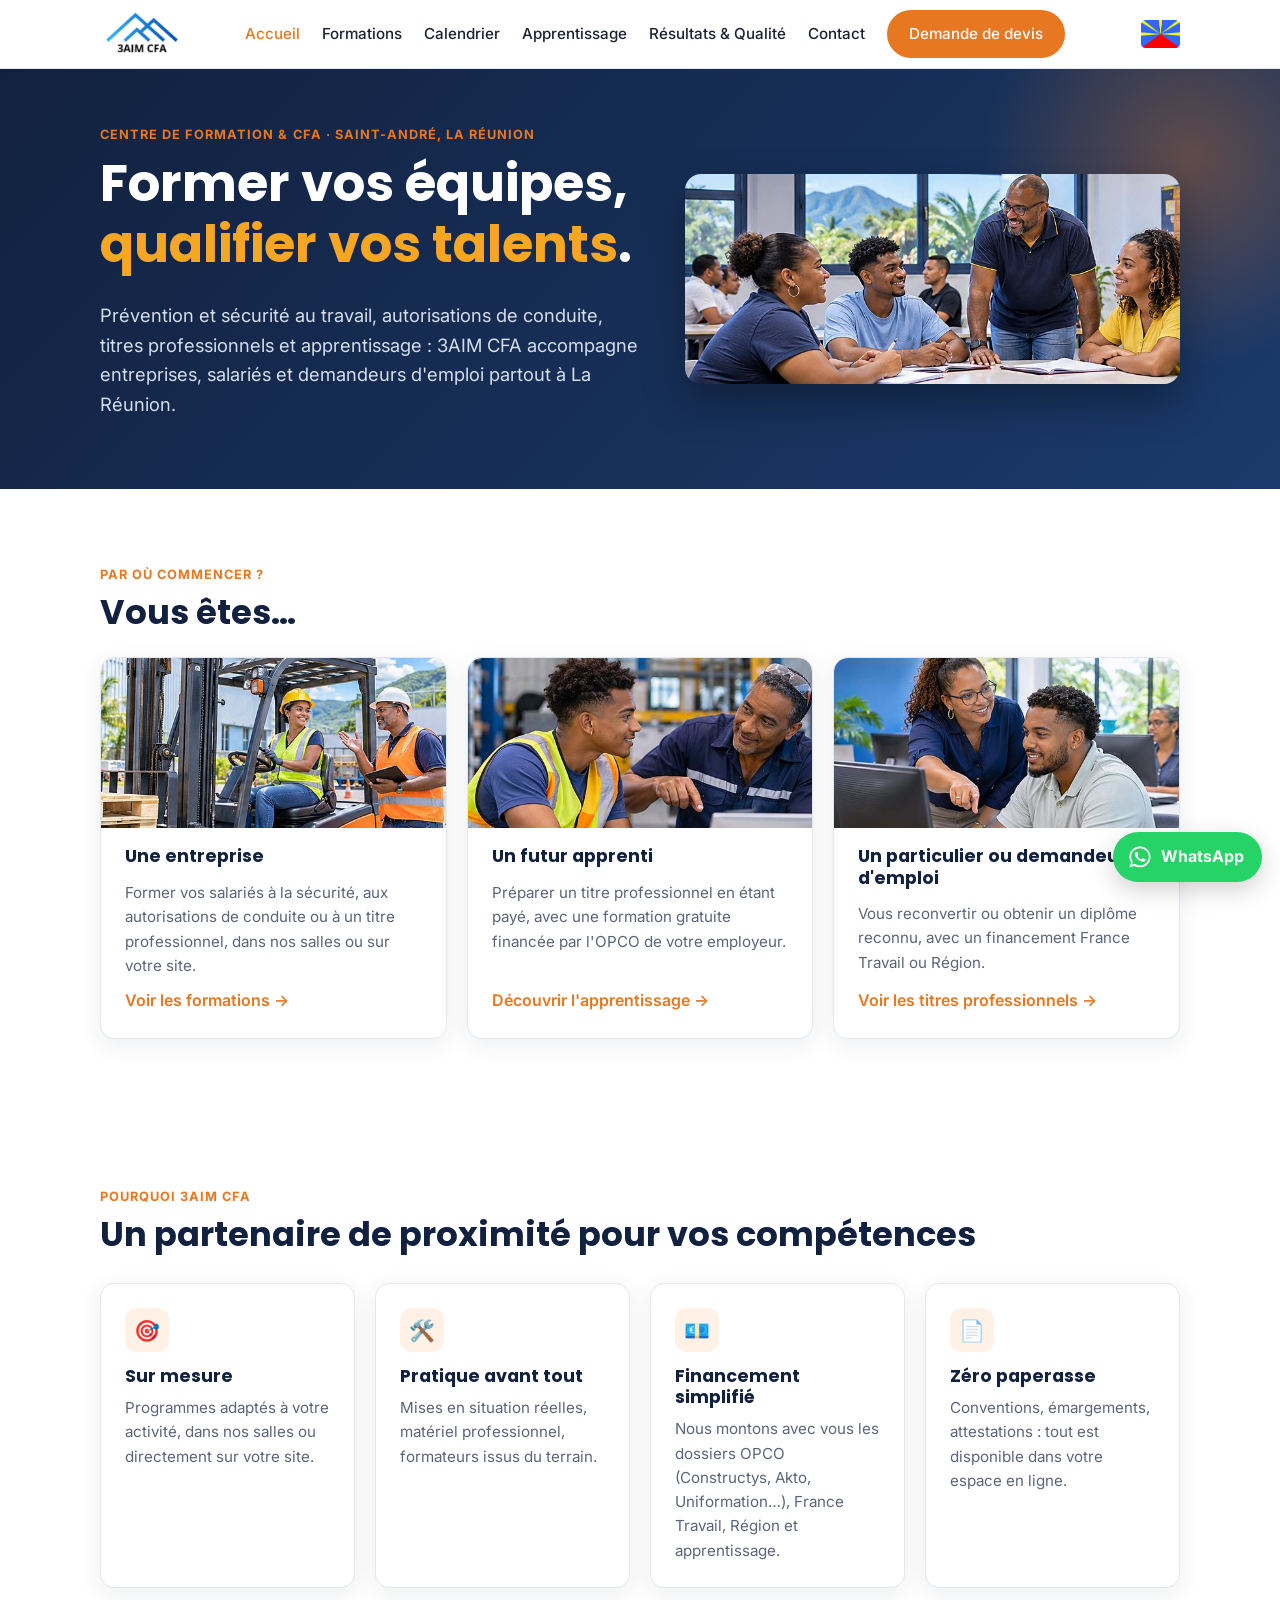
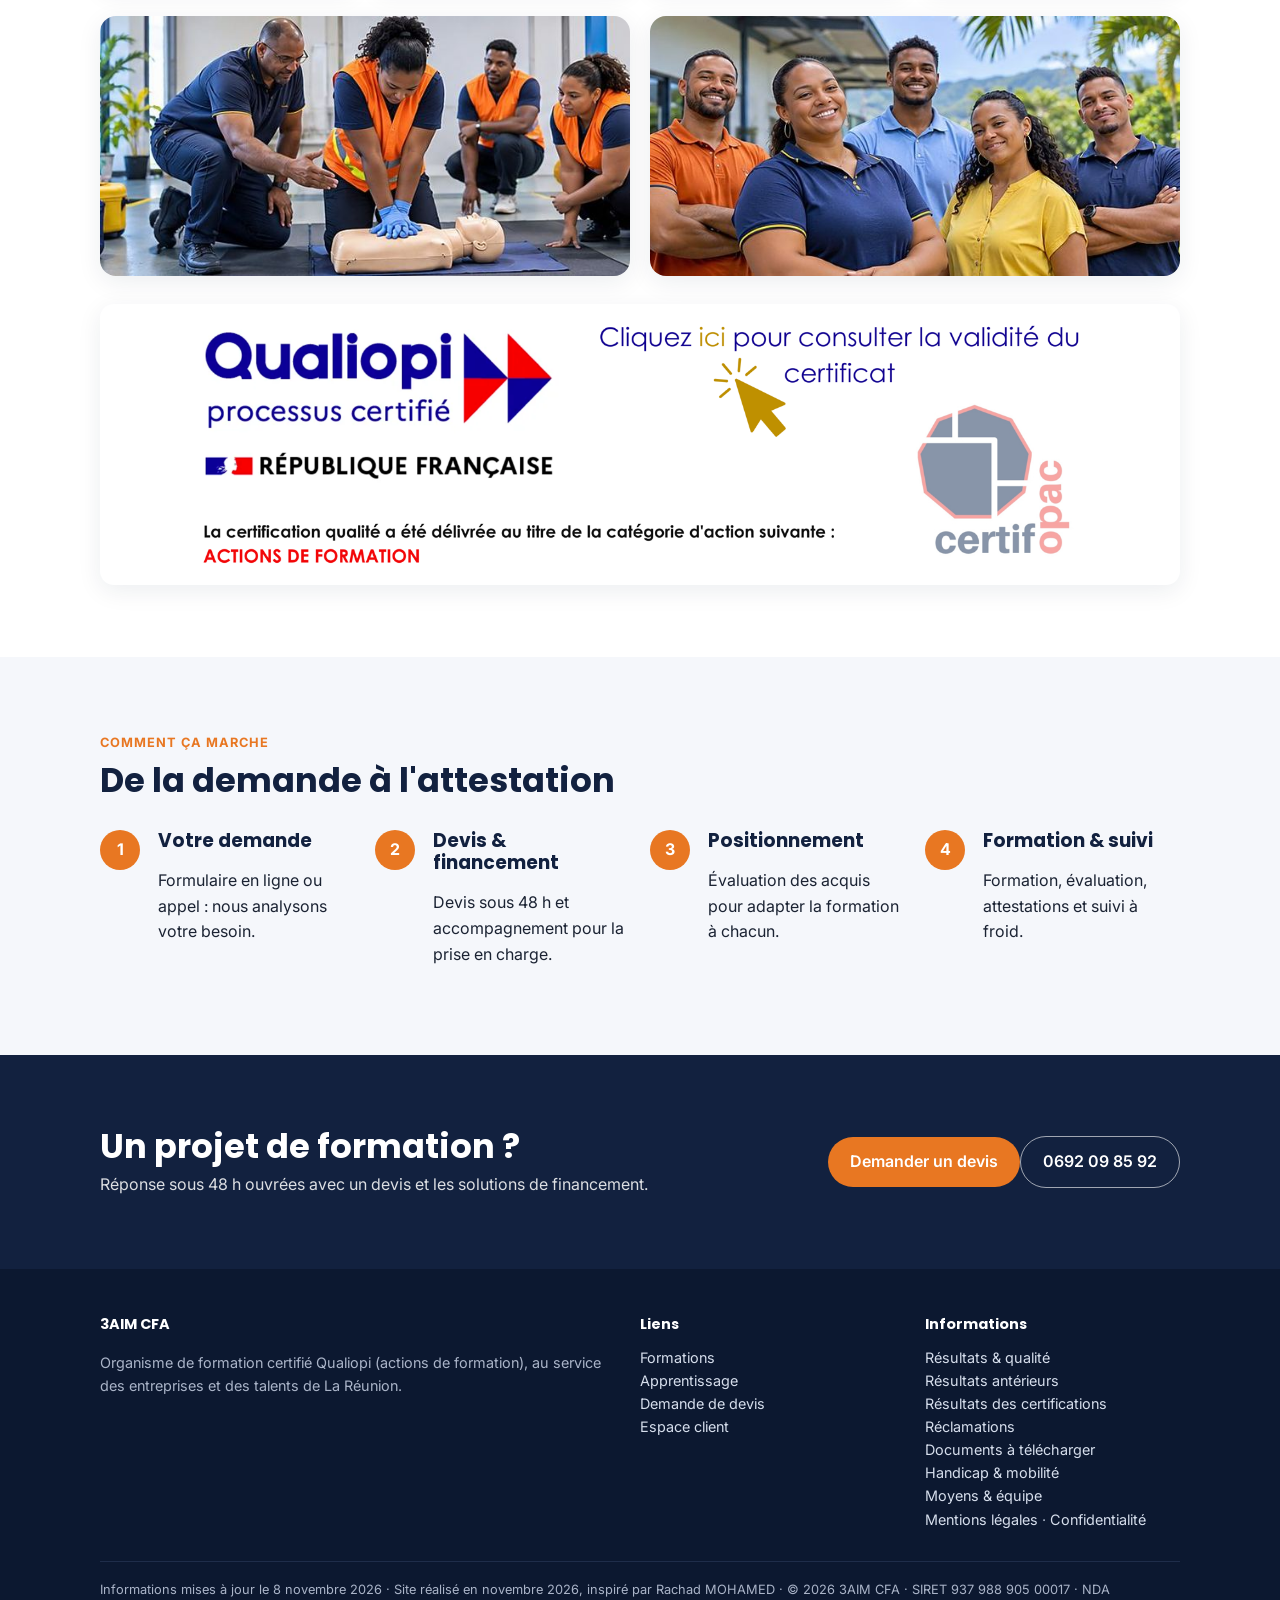
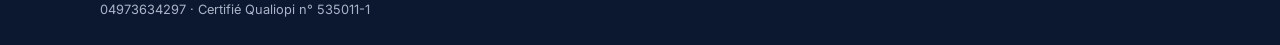
==== index.html @ 7d0a6c8a "Add files via upload" ====
<!doctype html>
<html lang="fr">
<head>
<meta charset="utf-8">
<meta name="viewport" content="width=device-width,initial-scale=1">
<title>3AIM CFA – Centre de formation & CFA à Saint-André, La Réunion</title>
<meta name="description" content="3AIM CFA, organisme de formation certifié Qualiopi (actions de formation) et CFA à Saint-André (La Réunion) : SST, PRAP, AIPR, autorisations de conduite, titres professionnels et apprentissage.">
<meta property="og:title" content="3AIM CFA – Centre de formation & CFA à La Réunion">
<meta property="og:description" content="Formations sécurité, autorisations de conduite, titres professionnels et apprentissage. Organisme certifié Qualiopi (actions de formation).">
<link rel="icon" type="image/png" href="[data-uri]">
<link rel="apple-touch-icon" href="[data-uri]">
<link rel="preconnect" href="https://fonts.googleapis.com">
<link href="https://fonts.googleapis.com/css2?family=Inter:wght@400;500;600;700&family=Poppins:wght@600;700;800&display=swap" rel="stylesheet">
<link rel="stylesheet" href="style.css">
<style>
section.pg{padding:0 0 72px;background:linear-gradient(180deg,#f3f6fb 0%,#e9eff8 100%)}
section.pg-c{padding-top:48px}
section.pg-hero{padding:0}
.ph{background:linear-gradient(135deg,var(--navy) 0%,var(--navy-2) 100%);color:#fff;padding:58px 0 66px;margin-bottom:40px;position:relative;overflow:hidden}
section.pg-hero .ph{margin-bottom:0}
.ph::after{content:"";position:absolute;right:-110px;top:-130px;width:380px;height:380px;border-radius:50%;background:radial-gradient(circle,rgba(232,119,34,.38) 0%,rgba(232,119,34,0) 70%)}
.ph::before{content:"";position:absolute;left:-80px;bottom:-140px;width:300px;height:300px;border-radius:50%;background:radial-gradient(circle,rgba(255,255,255,.10) 0%,rgba(255,255,255,0) 70%)}
.ph .wrap{position:relative;z-index:1}
.ph h2{color:#fff}.ph .eyebrow{color:var(--orange-2)}.ph p,.ph .lead{color:#d7dfec}.ph p a{color:#ffd29b}
.ph-cta{margin-top:18px;display:flex;flex-wrap:wrap;gap:10px}
section.pg .kpi,section.pg .tbl-wrap,section.pg .tp-note,section.pg .card,section.pg #res-live>div,section.pg .cal-list>*,section.pg-c .grid>div,section.pg form{background:#fff;border-radius:14px;box-shadow:0 8px 26px rgba(18,33,63,.08);border:1px solid #e6ebf3}
section.pg-c .grid>div{padding:26px}
section.pg .tp-note{padding:16px 20px}
section.pg2{background:linear-gradient(180deg,#e9eff8 0%,#f3f6fb 100%)}
section.pg2 .card,section.pg .access-box{background:#fff;border-radius:14px;box-shadow:0 8px 26px rgba(18,33,63,.08);border:1px solid #e6ebf3}
.band.band-ph{background:transparent;padding:0;border-radius:0}
.ph .band .stat{background:rgba(255,255,255,.08);border-radius:14px}
.ph,.hero{height:420px;padding:0!important;display:flex;align-items:center;box-sizing:border-box}
.ph>.wrap,.hero>.wrap{width:100%}
.ph{margin-bottom:40px}
@media(max-width:700px){.ph,.hero{height:auto;padding:44px 0!important}}
#contact.soft{background:linear-gradient(180deg,#e9eff8 0%,#f7f9fc 100%)}
@media(max-width:700px){.ph{padding:40px 0 46px}}
.cand-btn{display:inline-block;margin:8px 0 4px}.cal-tp{display:block;font-size:13px;opacity:.8;margin-top:6px}</style>
</head>
<body>

<header>
  <div class="wrap nav">
    <a class="logo" href="#accueil" aria-label="3AIM CFA – accueil"><img class="logo-img" src="[data-uri]" alt="3AIM CFA" width="196" height="120"></a>
    <nav class="menu">
      <a href="#accueil">Accueil</a>
      <a href="#formations">Formations</a>
      <a href="#calendrier">Calendrier</a>
      <a href="#apprentissage">Apprentissage</a>
      <a href="#qualite">Résultats & Qualité</a>
      <a href="#nous-contacter">Contact</a>
      <a class="btn" href="#demande">Demande de devis</a>
    </nav>
    <button class="burger" aria-label="Ouvrir le menu">☰</button>
    <img class="flag" src="[data-uri]" alt="Drapeau de La Réunion" title="La Réunion" width="89" height="64">
  </div>
</header>

<section class="hero" data-page="accueil">
  <div class="wrap hero-grid">
   <div>
    <span class="eyebrow">Centre de formation & CFA · Saint-André, La Réunion</span>
    <h1>Former vos équipes, <span>qualifier vos talents</span>.</h1>
    <p>Prévention et sécurité au travail, autorisations de conduite, titres professionnels et apprentissage : 3AIM CFA accompagne entreprises, salariés et demandeurs d'emploi partout à La Réunion.</p>
   </div>
   <img class="hero-img" src="[data-uri]" alt="Formateur échangeant avec un groupe de stagiaires en salle de formation" width="757" height="320">
  </div>
</section>

<section class="portes" data-page="accueil">
  <div class="wrap">
    <span class="eyebrow">Par où commencer ?</span>
    <h2>Vous êtes…</h2>
    <div class="grid g3" style="margin-top:24px">
      <a class="card porte" href="#formations" data-filtre="securite"><img class="porte-img" src="[data-uri]" alt="Formation à la conduite de chariot élévateur" width="600" height="261" loading="lazy"><h3>Une entreprise</h3><p>Former vos salariés à la sécurité, aux autorisations de conduite ou à un titre professionnel, dans nos salles ou sur votre site.</p><span class="go">Voir les formations →</span></a>
      <a class="card porte" href="#apprentissage"><img class="porte-img" src="[data-uri]" alt="Apprenti accompagné par son tuteur en atelier" width="600" height="261" loading="lazy"><h3>Un futur apprenti</h3><p>Préparer un titre professionnel en étant payé, avec une formation gratuite financée par l'OPCO de votre employeur.</p><span class="go">Découvrir l'apprentissage →</span></a>
      <a class="card porte" href="#formations" data-filtre="tp"><img class="porte-img" src="[data-uri]" alt="Formatrice accompagnant un stagiaire sur ordinateur" width="600" height="260" loading="lazy"><h3>Un particulier ou demandeur d'emploi</h3><p>Vous reconvertir ou obtenir un diplôme reconnu, avec un financement France Travail ou Région.</p><span class="go">Voir les titres professionnels →</span></a>
    </div>
  </div>
</section>

<section data-page="accueil">
  <div class="wrap">
    <span class="eyebrow">Pourquoi 3AIM CFA</span>
    <h2>Un partenaire de proximité pour vos compétences</h2>
    <div class="grid g4" style="margin-top:28px">
      <div class="card"><div class="icon">🎯</div><h3>Sur mesure</h3><p>Programmes adaptés à votre activité, dans nos salles ou directement sur votre site.</p></div>
      <div class="card"><div class="icon">🛠️</div><h3>Pratique avant tout</h3><p>Mises en situation réelles, matériel professionnel, formateurs issus du terrain.</p></div>
      <div class="card"><div class="icon">💶</div><h3>Financement simplifié</h3><p>Nous montons avec vous les dossiers OPCO (Constructys, Akto, Uniformation…), France Travail, Région et apprentissage.</p></div>
      <div class="card"><div class="icon">📄</div><h3>Zéro paperasse</h3><p>Conventions, émargements, attestations : tout est disponible dans votre espace en ligne.</p></div>
    </div>
    <div class="photo-duo">
      <img src="[data-uri]" alt="Exercice de gestes de premiers secours sur mannequin" width="720" height="306" loading="lazy">
      <img src="[data-uri]" alt="Équipe de stagiaires et de formateurs" width="720" height="324" loading="lazy">
    </div>
    <a class="qbanner" href="https://drive.google.com/file/d/1KRCLfm2cR58u3-cPsYJyE75qorBFBVvh/view" target="_blank" rel="noopener" title="Consulter le certificat Qualiopi de 3AIM CFA"><img src="images/qualiopi-certifopac.png" alt="Qualiopi, processus certifié – République française. La certification qualité a été délivrée au titre de la catégorie d'action suivante : actions de formation. Organisme certificateur : Certifopac. Cliquez pour consulter le certificat." loading="lazy"></a>
  </div>
</section>

<section id="formations" class="pg" data-page="formations">
  <div class="ph"><div class="wrap">
    <span class="eyebrow">Catalogue</span>
    <h2>Nos formations</h2>
    <p class="lead">Toutes nos formations sont réalisables en inter ou en intra-entreprise, partout à La Réunion.</p>
    <p style="margin:14px 0 4px"><a class="btn" href="documents/Catalogue_formations_3AIM_CFA.pdf" target="_blank" rel="noopener" download>⬇ Télécharger le catalogue complet (PDF)</a></p>
  </div></div>
  <div class="wrap">
    <p class="lead" style="max-width:none;margin-bottom:22px">La durée, les objectifs, les prérequis, les méthodes et les modalités d'évaluation figurent dans le programme de chaque formation, téléchargeable ci-dessous ou envoyé sur simple demande. Les dates sont dans le <a href="#calendrier">calendrier</a> . Le tarif par participant est indiqué sur chaque formation ; un devis précis est établi selon le nombre de participants et le lieu. Tous nos tarifs sont indiqués hors taxe : 3AIM CFA est exonéré de TVA au titre de la formation professionnelle continue (article 261-4-4° a du CGI), aucune TVA ne s'y ajoute.</p>
    <div class="filters">
      <button class="chip active" data-f="all">Toutes</button>
      <button class="chip" data-f="securite">Prévention & sécurité</button>
      <button class="chip" data-f="ergonomie">Ergonomie</button>
      <button class="chip" data-f="incendie">Incendie</button>
      <button class="chip" data-f="conduite">Autorisations de conduite</button>
      <button class="chip" data-f="tp">Titres professionnels</button>
    </div>
    <div class="grid g3" id="formations-grid"></div>
    <div class="access-box">
      <h3>Modalités et délai d'accès – toutes formations</h3>
      <p><b>Modalités d'accès :</b> inscription par l'entreprise, le financeur ou le stagiaire via le <a href="#demande">formulaire en ligne</a>, par mail (contact@3aim.fr) ou par téléphone (0692 09 85 92). Un devis et le programme sont envoyés ; l'inscription est confirmée à réception du devis signé ou de l'accord de prise en charge. Un questionnaire de positionnement est transmis avant l'entrée en formation.</p>
      <p><b>Délai d'accès :</b> 1 mois en moyenne entre la demande et le début de la formation, variable selon les dates de session, les places disponibles et le délai de prise en charge du financeur. La date prévisionnelle est communiquée dès validation de la demande.</p>
      <p><b>Accessibilité :</b> formations accessibles aux personnes en situation de handicap – contactez notre référent handicap, Rachad MOHAMED (0692 09 85 92), pour étudier ensemble les adaptations possibles.</p>
    </div>
  </div>
</section>

<section id="calendrier" data-page="calendrier" class="pg">
  <div class="ph"><div class="wrap">
    <span class="eyebrow">Prochaines sessions</span>
    <h2>Calendrier des formations</h2>
    <p class="cal-intro">Les sessions ouvertes à Saint-André, mises à jour en continu. Une autre date ou une formation dans vos locaux ? <a href="#demande">Demandez un devis</a>.</p>
  </div></div>
  <div class="wrap">
    <div class="cal-f" id="cal-f" aria-label="Filtrer par formation"></div>
    <div id="cal-list" class="cal-list"><p class="cal-msg">Chargement des sessions…</p></div>
    <p class="cal-maj" id="cal-maj"></p>
  </div>
</section>
<style>
.cal-intro{color:var(--muted);max-width:720px}
.cal-f{display:flex;flex-wrap:wrap;gap:8px;margin:18px 0 6px}
.cal-f button{border:1px solid var(--line);background:#fff;border-radius:999px;padding:6px 14px;font:inherit;font-size:.9rem;cursor:pointer;color:var(--ink)}
.cal-f button[aria-pressed="true"]{background:var(--navy);border-color:var(--navy);color:#fff}
.cal-list{display:flex;flex-direction:column;gap:12px;margin-top:14px}
.cal-m{font-family:"Poppins","Inter",sans-serif;font-weight:700;color:var(--navy);text-transform:capitalize;margin:14px 0 0}
.cal-c{display:grid;grid-template-columns:72px 1fr auto;gap:8px 18px;align-items:center;background:#fff;border:1px solid var(--line);border-radius:var(--radius);padding:14px 16px;box-shadow:var(--shadow)}
.cal-d{text-align:center;border-radius:10px;background:#FDEBDC;padding:8px 4px;box-shadow:inset 0 -4px 0 var(--orange)}
.cal-d b{display:block;font-family:"Poppins","Inter",sans-serif;font-size:1.6rem;line-height:1;color:var(--navy)}
.cal-d span{font-size:.75rem;text-transform:uppercase;letter-spacing:.05em;color:var(--muted);font-weight:600}
.cal-i{min-width:0}.cal-i h3{font-size:1.05rem;margin:0}
.cal-w{color:var(--muted);font-size:.92rem}
.cal-p{font-size:.88rem;font-weight:600;color:#1E7A4C}.cal-p.low{color:#B4500F}.cal-p.full{color:var(--muted)}
.cal-a{display:flex;flex-direction:column;gap:6px;min-width:160px}
.cal-a .btn{text-align:center}
.cal-a .btn.ghost{background:#fff!important;color:var(--navy)!important;border:1px solid var(--line)!important;box-shadow:none!important}
.cal-msg{color:var(--muted);background:#fff;border:1px dashed var(--line);border-radius:var(--radius);padding:24px;text-align:center}
.cal-maj{font-size:.8rem;color:var(--muted);margin-top:10px}
@media (max-width:640px){.cal-c{grid-template-columns:58px 1fr}.cal-a{grid-column:1/-1;flex-direction:row}.cal-a .btn{flex:1}}
.centre-photo{display:block;width:100%;height:auto;border-radius:var(--radius);box-shadow:0 6px 20px rgba(18,33,63,.12);margin-bottom:16px}.tp-info{margin-bottom:10px}
.hero-grid{display:grid;grid-template-columns:minmax(0,1.1fr) minmax(0,1fr);gap:40px;align-items:center}
.hero-img{width:100%;height:auto;border-radius:16px;box-shadow:0 18px 40px rgba(0,0,0,.35);position:relative;z-index:1}
.porte{overflow:hidden}
.porte-img{display:block;width:calc(100% + 48px);max-width:none;height:170px;object-fit:cover;margin:-24px -24px 18px;border-radius:var(--radius) var(--radius) 0 0}
.photo-duo{display:grid;grid-template-columns:repeat(2,minmax(0,1fr));gap:20px;margin-top:28px}
.photo-duo img{width:100%;height:260px;object-fit:cover;border-radius:16px;box-shadow:var(--shadow)}
@media (max-width:900px){.hero-grid{grid-template-columns:minmax(0,1fr)}.photo-duo{grid-template-columns:minmax(0,1fr)}.photo-duo img{height:220px}}
.formation{overflow:hidden}.f-img{display:block;width:calc(100% + 40px);max-width:none;height:auto;margin:-18px -20px 12px}
.logo-img{display:block;height:52px;width:auto}.flag{display:block;height:28px;width:auto;margin-left:16px;flex-shrink:0}@media (max-width:900px){.logo-img{height:44px}.flag{height:24px;margin-left:10px}.burger{margin-left:auto}}
.cert td{vertical-align:top;font-size:.9em}.cert ol.ccp{margin:0;padding-left:1.1em}.cert tr.hl td{background:rgba(232,119,34,.08)}.tp-note{border-left:4px solid #E87722;padding:10px 16px;margin:16px 0;background:rgba(232,119,34,.06);border-radius:6px}.tp-note p{margin:6px 0}.hint-s{font-size:.85em;opacity:.75;margin-top:10px}</style>
<script>
(function(){
  var API="https://script.google.com/macros/s/AKfycbzvDHiH-K_2A-6OOURXzBS1TFoKk2f2l53gyByWcNJ9qgaxssqEnTOeM1M7Ijnqo9ct/exec?api=calendrier";
  var L=document.getElementById("cal-list"),F=document.getElementById("cal-f"),M=document.getElementById("cal-maj"),ALL=[],OFF="";
  function esc(x){return String(x==null?"":x).replace(/[&<>"]/g,function(c){return{"&":"&amp;","<":"&lt;",">":"&gt;",'"':"&quot;"}[c]})}
  function P(s){var a=s.split("-");return new Date(+a[0],a[1]-1,+a[2])}
  function today(){var t=new Date();return new Date(t.getFullYear(),t.getMonth(),t.getDate())}
  function code(s){return s.code||s.f}
  function fdl(s){return P(s).toLocaleDateString("fr-FR")}
  function inscrire(s,type){var sel=document.getElementById("f-formation"),msg=document.getElementById("f-msg");
    if(sel){var b=String(s.f).toLowerCase(),o=[].slice.call(sel.options).filter(function(x){var a=x.text.toLowerCase();return x.value&&(a.indexOf(b.slice(0,12))>=0||b.indexOf(a.slice(0,12))>=0)})[0];if(o)sel.value=o.value}
    if(msg)msg.value=(type==="i"?"Inscription":"Demande de devis")+" – session « "+s.f+" » du "+fdl(s.d)+(s.e&&s.e!==s.d?" au "+fdl(s.e):"")+" ("+(s.lieu||"Saint-André")+").\nNombre de participants : ";
    window.goTo("demande");setTimeout(function(){if(msg)msg.focus()},500)}
  function card(s,i){var d=P(s.d),e=P(s.e||s.d),pl=+s.pl||0,rest=pl?Math.max(0,pl-(+s.ins||0)):null,full=s.st==="complet"||(pl&&rest===0);
    var o={weekday:"long",day:"numeric",month:"long"},when=s.d===(s.e||s.d)?d.toLocaleDateString("fr-FR",o):"Du "+d.toLocaleDateString("fr-FR",o)+" au "+e.toLocaleDateString("fr-FR",o);
    return '<article class="cal-c"><div class="cal-d"><b>'+d.getDate()+'</b><span>'+d.toLocaleDateString("fr-FR",{month:"short"})+'</span></div>'+
      '<div class="cal-i"><h3>'+esc(s.f)+'</h3><div class="cal-w">'+esc(when)+(s.j?' · '+s.j+' jour'+(s.j>1?'s':''):'')+(s.h?' · '+s.h+' h':'')+' · '+esc(s.lieu||"Saint-André")+'</div>'+
      '<div class="cal-p '+(full?"full":rest!=null&&rest<=3?"low":"")+'">'+(full?"Complet":rest==null?"Places disponibles":rest+" place"+(rest>1?"s":"")+" restante"+(rest>1?"s":""))+'</div></div>'+
      '<div class="cal-a">'+(s.tp?'<a class="btn" href="'+esc(s.lien||"#demande")+'" target="_blank" rel="noopener">Je candidate</a><span class="cal-tp">Formation financée · Région, France Travail</span>':(full?'<span class="btn ghost" aria-disabled="true">Complet</span>':'<a class="btn" href="#demande" data-i="'+i+'" data-t="i">S\'inscrire</a>')+'<a class="btn ghost" href="#demande" data-i="'+i+'" data-t="d">Demander un devis</a>')+'</div></article>'}
  function render(){var V=ALL.filter(function(s){return !OFF||code(s)===OFF}),codes=[];
    ALL.forEach(function(s){if(codes.indexOf(code(s))<0)codes.push(code(s))});
    F.innerHTML=codes.length>1?['<button type="button" data-c="" aria-pressed="'+(!OFF)+'">Toutes</button>'].concat(codes.map(function(c){return '<button type="button" data-c="'+esc(c)+'" aria-pressed="'+(OFF===c)+'">'+esc(c)+'</button>'})).join(""):"";
    if(!V.length){L.innerHTML='<p class="cal-msg">Aucune session programmée pour le moment. <a href="#demande">Demandez un devis</a> : nous organisons une session à la date qui vous convient.</p>';return}
    var h="",last="";V.forEach(function(s){var m=s.d.slice(0,7);if(m!==last){h+='<h3 class="cal-m">'+P(m+"-01").toLocaleDateString("fr-FR",{month:"long",year:"numeric"})+'</h3>';last=m}h+=card(s,ALL.indexOf(s))});L.innerHTML=h}
  F.addEventListener("click",function(e){var b=e.target.closest("button");if(b){OFF=b.getAttribute("data-c");render()}});
  L.addEventListener("click",function(e){var a=e.target.closest("[data-i]");if(!a)return;e.preventDefault();inscrire(ALL[+a.getAttribute("data-i")],a.getAttribute("data-t"))});
  fetch(API,{credentials:"omit",redirect:"follow"}).then(function(r){return r.json()}).then(function(d){
    if(!d||d.ok===false)throw new Error("indispo");window.RES_DATA=(d.sessions||[]).filter(function(x){return x&&x._res})[0]||null;if(window.resUpdated)window.resUpdated();d.sessions=(d.sessions||[]).filter(function(x){return x&&!x._res});
    var t=today();ALL=(d.sessions||[]).filter(function(s){return P(s.e||s.d)>=t}).sort(function(a,b){return a.d.localeCompare(b.d)});window.CAL_SESS=ALL;if(window.calUpdated)window.calUpdated();
    if(d.maj)M.textContent="Mis à jour le "+new Date(d.maj).toLocaleDateString("fr-FR",{day:"numeric",month:"long",year:"numeric"});render()
  }).catch(function(){window.RES_FAIL=true;if(window.resUpdated)window.resUpdated();L.innerHTML='<p class="cal-msg">Le calendrier est momentanément indisponible. Appelez-nous au 0692 09 85 92 ou <a href="#demande">faites une demande</a>.</p>'});
})();
</script>

<section id="apprentissage" class="pg" data-page="apprentissage">
  <div class="ph"><div class="wrap">
    <div class="band band-ph">
      <div>
        <span class="eyebrow">Apprentissage · inscriptions ouvertes</span>
        <h2>Nos titres professionnels en apprentissage</h2>
        <p>Se former gratuitement tout en étant rémunéré : une solution gagnante pour les jeunes comme pour les entreprises.</p>
        <a class="btn" href="#demande" style="margin-top:12px">Je m'inscris en apprentissage</a>
      </div>
      <div class="stats">
        <div class="stat"><b>0 €</b><span>pour l'apprenti</span></div>
        <div class="stat"><b>25 %</b><span>du contrat au CFA</span></div>
        <div class="stat"><b>OPCO</b><span>finance la formation</span></div>
        <div class="stat"><b>Diplôme</b><span>titre professionnel reconnu</span></div>
      </div>
    </div>
  </div></div>
  <div class="wrap">
    <p class="lead" style="max-width:none;margin-bottom:22px">Un contrat d'apprentissage pour se former gratuitement tout en étant rémunéré, et une solution de recrutement pour les entreprises. Tous les titres professionnels de notre catalogue sont ouverts en apprentissage : chaque carte propose sa fiche programme « apprentissage ». Entreprises et futurs apprentis : contactez-nous, nous vous accompagnons à chaque étape.</p>
    <div class="access-box">
      <h3>Conditions et modalités d'accès en apprentissage</h3>
      <p><b>Public :</b> jeunes de 16 à 29 ans révolus. Sans limite d'âge pour les personnes en situation de handicap, et dans les autres cas prévus par le Code du travail.</p>
      <p><b>Prérequis :</b> signer un contrat d'apprentissage avec un employeur, privé ou public. Les prérequis propres à chaque titre sont précisés dans sa fiche programme. Nous aidons les candidats à trouver une entreprise d'accueil.</p>
      <p><b>Modalités d'accès :</b> pré-inscription via le <a href="#demande">formulaire en ligne</a>, par mail (stagiaire@3aim.fr) ou par téléphone (0692 09 85 92) ; entretien et test de positionnement ; signature du contrat d'apprentissage et de la convention de formation entre l'employeur et le CFA.</p>
      <p><b>Délai d'accès :</b> entrées possibles tout au long de l'année. La formation au CFA démarre à la signature du contrat, et au plus tard dans les 3 mois suivant son début.</p>
      <p><b>Rythme et durée :</b> 1 jour par semaine au CFA et des semaines de regroupement (intégration, évaluations, examen), le reste du temps en entreprise. La formation au CFA représente au moins 25 % de la durée du contrat, adaptée au titre visé et au positionnement (de 11 à 19 mois selon le titre). Le calendrier d'alternance est remis avant la signature du contrat.</p>
      <p><b>Coût :</b> la formation est gratuite pour l'apprenti. Elle est financée par l'OPCO de l'employeur. L'apprenti est rémunéré selon son âge et son année de contrat.</p>
      <p><b>Accompagnement :</b> suivi par le CFA en lien avec le maître d'apprentissage, aide sur le logement, le transport et les aides financières, information sur la mobilité nationale et internationale. Référent handicap et mobilité : Rachad MOHAMED (0692 09 85 92).</p>
    </div>
  </div>
</section>

<section id="apprentis-infos" class="pg2" data-page="apprentissage">
  <div class="wrap">
    <span class="eyebrow">Apprentis & employeurs</span>
    <h2>Tout savoir sur le contrat d'apprentissage</h2>
    <div class="grid g2" style="margin-top:20px;align-items:start">
      <div class="card">
        <h3>Rémunération de l'apprenti</h3>
        <p style="color:var(--muted);font-size:.9rem">Pourcentage du SMIC (ou du salaire minimum conventionnel s'il est plus favorable, à partir de 21 ans).</p>
        <div class="tbl-wrap"><table class="ind"><thead><tr><th>Âge</th><th>1re année</th><th>2e année</th><th>3e année</th></tr></thead><tbody>
          <tr><td>16 – 17 ans</td><td>27 %</td><td>39 %</td><td>55 %</td></tr>
          <tr><td>18 – 20 ans</td><td>43 %</td><td>51 %</td><td>67 %</td></tr>
          <tr><td>21 – 25 ans</td><td>53 %</td><td>61 %</td><td>78 %</td></tr>
          <tr><td>26 ans et plus</td><td>100 %</td><td>100 %</td><td>100 %</td></tr>
        </tbody></table></div>
      </div>
      <div class="card">
        <h3>Droits et devoirs de l'apprenti</h3>
        <ul class="liste">
          <li>L'apprenti est un salarié de l'entreprise : il a les mêmes droits que les autres salariés (congés payés, protection sociale, carte d'étudiant des métiers).</li>
          <li>Le temps passé au CFA est du temps de travail, rémunéré.</li>
          <li>Il s'engage à suivre toute la formation au CFA, à respecter le règlement intérieur et à se présenter aux épreuves du titre.</li>
          <li>Les apprentis mineurs bénéficient de règles protectrices sur la durée du travail et les travaux autorisés.</li>
        </ul>
      </div>
      <div class="card">
        <h3>Le maître d'apprentissage</h3>
        <p>Désigné par l'employeur, il accueille l'apprenti, lui transmet les savoir-faire du métier et assure la liaison avec le CFA (livret d'apprentissage, entretiens, visites). Il doit être majeur et justifier d'une expérience professionnelle en rapport avec le titre préparé. 3AIM CFA l'informe et l'accompagne tout au long du contrat.</p>
      </div>
      <div class="card">
        <h3>En cas de difficulté ou de rupture</h3>
        <p>Signalez toute difficulté au plus vite à 3AIM CFA : nous recherchons une solution avec l'apprenti et l'employeur. Pendant les 45 premiers jours de formation en entreprise, le contrat peut être rompu librement par l'une ou l'autre des parties. Ensuite, la rupture est encadrée (accord commun, démission après saisine du médiateur, licenciement dans les cas prévus par la loi). En cas de rupture, l'apprenti peut poursuivre sa formation au CFA pendant 6 mois pour retrouver un employeur. Le <b>médiateur de la chambre consulaire</b> (CCI, CMA ou Chambre d'agriculture) peut être saisi gratuitement.</p>
      </div>
    </div>
    <div class="access-box">
      <h3>Aides pour l'employeur</h3>
      <p>Selon la taille de l'entreprise et le niveau du titre préparé, l'employeur peut bénéficier d'une aide de l'État à l'embauche d'un apprenti, majorée pour un apprenti en situation de handicap, et des aides de l'Agefiph. Les conditions et montants évoluent régulièrement : 3AIM CFA vous indique les aides applicables à votre recrutement et vous accompagne dans le dépôt du contrat auprès de votre OPCO.</p>
      <p><b>Résultats :</b> les indicateurs officiels de nos formations en apprentissage seront consultables sur le site <a href="https://www.inserjeunes.education.gouv.fr" target="_blank" rel="noopener">InserJeunes</a> dès qu'ils seront calculés pour notre première promotion.</p>
      <p><b>Indicateurs suivis pour l'apprentissage :</b> dès l'entrée de nos premiers apprentis, nous suivons la satisfaction des apprentis et des entreprises (réponses « satisfait » et « très satisfait » ÷ réponses exploitables), le taux d'obtention du titre (titres obtenus ÷ apprentis présentés à l'examen), le taux de présentation à l'examen, le taux d'interruption en cours de formation (ruptures et abandons ÷ apprentis entrés) et l'insertion ou la poursuite d'études 6 mois après la formation (enquête auprès des anciens apprentis). Les premiers résultats seront publiés sur notre page Résultats &amp; Qualité à la fin de la première année de formation pour la satisfaction et les interruptions, et après la première session d'examen pour l'obtention du titre.</p>
    </div>
  </div>
</section>

<section class="soft" data-page="accueil">
  <div class="wrap">
    <span class="eyebrow">Comment ça marche</span>
    <h2>De la demande à l'attestation</h2>
    <div class="grid g4 steps" style="margin-top:28px">
      <div class="step"><h3>Votre demande</h3><p>Formulaire en ligne ou appel : nous analysons votre besoin.</p></div>
      <div class="step"><h3>Devis & financement</h3><p>Devis sous 48 h et accompagnement pour la prise en charge.</p></div>
      <div class="step"><h3>Positionnement</h3><p>Évaluation des acquis pour adapter la formation à chacun.</p></div>
      <div class="step"><h3>Formation & suivi</h3><p>Formation, évaluation, attestations et suivi à froid.</p></div>
    </div>
  </div>
</section>

<section id="qualite" data-page="qualite" class="pg">
  <div class="ph"><div class="wrap">
    <span class="eyebrow">Qualité & résultats</span>
    <h2>Nos indicateurs de résultats</h2>
    <p class="lead">Chiffres calculés automatiquement à partir des formations terminées, mis à jour à chaque fin de session.</p>
  </div></div>
  <div class="wrap">
    <div id="res-live"><p class="cal-msg">Chargement des résultats…</p></div>
    <p class="note">Méthode : taux de satisfaction = participants ayant donné la note 3 ou 4 sur 4 au questionnaire de fin de formation ÷ répondants ; une absence de réponse n'est pas comptée comme une insatisfaction. Taux de réussite = stagiaires certifiés, déclarés aptes ou ayant obtenu un avis favorable ÷ stagiaires présentés à l'évaluation finale. Données agrégées, sans information nominative. Échelle de notation : nos questionnaires actuels sont notés de 1 à 4, alors que nos résultats antérieurs (2025 – 2026) proviennent d'anciens questionnaires notés de 1 à 5 ; dans les deux cas, seules les réponses « satisfait » et « très satisfait » sont comptées comme satisfaites.</p>
    <p class="note"><b>Apprentissage :</b> les taux d'obtention du diplôme, de poursuite d'études, d'interruption en cours de formation et d'insertion professionnelle (dispositif InserJeunes) seront publiés dès la fin de la première promotion d'apprentis.</p>
    <p><a class="btn out" href="#resultats-anterieurs">Voir nos résultats antérieurs (2025 – 2026) →</a> <a class="btn out" href="#resultats-certifications">Résultats des titres professionnels →</a></p>
    <h3 style="margin-top:34px">Nos engagements qualité</h3>
    <div class="grid g4 hub" style="margin-top:14px">
      <a class="card doc" href="#reclamations"><div class="icon">💬</div><h3>Réclamations</h3><p>Procédure et formulaire</p></a>
      <a class="card doc" href="#documents"><div class="icon">📂</div><h3>Documents</h3><p>Livret, règlement, fiches</p></a>
      <a class="card doc" href="#accessibilite"><div class="icon">♿</div><h3>Handicap & mobilité</h3><p>Référent et partenaires</p></a>
      <a class="card doc" href="#moyens"><div class="icon">🏫</div><h3>Moyens & équipe</h3><p>Locaux, matériel, formateurs</p></a>
    </div>

    <a class="qbanner" href="https://drive.google.com/file/d/1KRCLfm2cR58u3-cPsYJyE75qorBFBVvh/view" target="_blank" rel="noopener" title="Consulter le certificat Qualiopi de 3AIM CFA"><img src="images/qualiopi-certifopac.png" alt="Qualiopi, processus certifié – République française. La certification qualité a été délivrée au titre de la catégorie d'action suivante : actions de formation. Organisme certificateur : Certifopac. Cliquez pour consulter le certificat." loading="lazy"></a>
    <div class="cert">
      <div>
        <b style="font-size:1.05rem;color:var(--navy)">3AIM CFA est certifié Qualiopi</b> – certificat n° 535011-1 (Certifopac), valable jusqu'au 10/02/2028.<br>
        La certification qualité a été délivrée au titre de la catégorie d'actions suivante : <b>actions de formation</b>.<br>
        <span style="color:var(--muted);font-size:.88rem">Déclaration d'activité n° 04973634297 (cet enregistrement ne vaut pas agrément de l'État).</span>
      </div>
      <a class="btn" href="https://drive.google.com/uc?export=download&id=1KRCLfm2cR58u3-cPsYJyE75qorBFBVvh" target="_blank" rel="noopener">Télécharger le certificat (PDF)</a>
    </div>
  </div>
</section>

<section id="reclamations" data-page="reclamations">
  <div class="wrap grid g2" style="align-items:start">
    <div>
      <span class="eyebrow">Qualité</span>
      <h2>Réclamations</h2>
      <p class="lead">Un problème, une insatisfaction ou une suggestion ? Stagiaires, apprentis, entreprises, financeurs ou formateurs : chacun peut nous adresser une réclamation. Chaque réclamation est enregistrée, traitée et analysée pour améliorer nos formations.</p>
      <div class="access-box">
        <h3>Nos engagements</h3>
        <p><b>Accusé de réception</b> sous 48 heures ouvrées.</p>
        <p><b>Réponse écrite</b> sous 10 jours ouvrés, avec les mesures prises ou proposées.</p>
        <p><b>Suivi :</b> la réclamation est inscrite dans notre registre, analysée et prise en compte dans notre démarche d'amélioration continue. Les données restent confidentielles.</p>
        <p><b>Autres moyens :</b> par téléphone au <a href="tel:+262692098592">0692 09 85 92</a>, par e-mail à <a href="mailto:contact@3aim.fr">contact@3aim.fr</a>, par courrier (548 rue de Cambuston, 97440 Saint-André) ou directement auprès du formateur.</p>
        <p><b>Apprentis :</b> en cas de différend avec l'employeur, le médiateur de la chambre consulaire compétente (CCI, CMA ou Chambre d'agriculture de La Réunion) peut être saisi gratuitement.</p>
      </div>
    </div>
    <form id="rec-form" action="https://formsubmit.co/contact@3aim.fr" method="POST">
      <input type="hidden" name="_subject" value="RÉCLAMATION – site 3AIM CFA">
      <input type="hidden" name="_template" value="table">
      <input type="hidden" name="_captcha" value="false">
      <input type="text" name="_honey" class="hp" tabindex="-1" autocomplete="new-password" aria-hidden="true">
      <input type="hidden" name="Type" value="Réclamation">
      <label for="r-profil">Vous êtes *</label>
      <select id="r-profil" name="Profil" required><option value="">— Choisir —</option><option>Stagiaire</option><option>Apprenti</option><option>Entreprise cliente / employeur</option><option>Financeur (OPCO, France Travail, Région…)</option><option>Formateur / intervenant</option><option>Autre</option></select>
      <div class="row">
        <div><label for="r-nom">Nom et prénom *</label><input id="r-nom" name="Nom" required></div>
        <div><label for="r-ent">Entreprise / structure</label><input id="r-ent" name="Entreprise"></div>
      </div>
      <div class="row">
        <div><label for="r-mail">E-mail *</label><input id="r-mail" type="email" name="email" required></div>
        <div><label for="r-tel">Téléphone</label><input id="r-tel" type="tel" name="Telephone"></div>
      </div>
      <div class="row">
        <div><label for="r-form">Formation concernée</label><input id="r-form" name="Formation" placeholder="Ex. : SST du 12 décembre"></div>
        <div><label for="r-obj">Objet *</label><select id="r-obj" name="Objet" required><option value="">— Choisir —</option><option>Organisation, horaires, convocation</option><option>Contenu de la formation</option><option>Formateur</option><option>Locaux, matériel</option><option>Administratif, devis, facturation</option><option>Accessibilité, handicap</option><option>Autre</option></select></div>
      </div>
      <label for="r-desc">Description de la réclamation *</label>
      <textarea id="r-desc" name="Description" required></textarea>
      <label for="r-att">Ce que vous attendez de notre part</label>
      <textarea id="r-att" name="Attente" style="min-height:70px"></textarea>
      <label class="consent" style="font-weight:400"><input type="checkbox" name="Consentement RGPD" value="Oui" required> <span>J'accepte que mes données soient utilisées par 3AIM CFA pour traiter ma réclamation (voir la <a href="mentions-legales.html#rgpd">politique de confidentialité</a>).</span></label>
      <button class="btn" type="submit">Envoyer ma réclamation</button>
      <div id="rec-msg" class="msg" role="status"></div>
    </form>
  </div>
</section>

<section id="documents" class="soft" data-page="documents">
  <div class="wrap">
    <span class="eyebrow">Informations</span>
    <h2>Documents à télécharger</h2>
    <p class="lead">Les documents remis à chaque stagiaire et apprenti avant l'entrée en formation, consultables à tout moment.</p>
    <div class="grid g3 docs" style="margin-top:24px">
      <a class="card doc" href="documents/Livret_accueil_3AIM_CFA.pdf" target="_blank" rel="noopener"><div class="icon">📘</div><h3>Livret d'accueil</h3><p>Apprentis et stagiaires : le centre, l'équipe, le déroulement de la formation, le suivi, la certification, la santé et la sécurité.</p><span class="go">Télécharger (PDF)</span></a>
      <a class="card doc" href="documents/Reglement_interieur_3AIM_CFA.pdf" target="_blank" rel="noopener"><div class="icon">📜</div><h3>Règlement intérieur</h3><p>Règles d'hygiène et de sécurité, discipline, droits et représentation des stagiaires (art. L6352-3 du Code du travail).</p><span class="go">Télécharger (PDF)</span></a>
      <a class="card doc" href="documents/Handicap_accessibilite_3AIM_CFA.pdf" target="_blank" rel="noopener"><div class="icon">♿</div><h3>Handicap & accessibilité</h3><p>Nos engagements, les adaptations possibles, la démarche et le contact du référent handicap.</p><span class="go">Télécharger (PDF)</span></a>
      <a class="card doc" href="documents/Catalogue_formations_3AIM_CFA.pdf" target="_blank" rel="noopener"><div class="icon">📚</div><h3>Catalogue des formations</h3><p>Toutes nos formations, tarifs, modalités d'accès, titres professionnels (RNCP) et liens vers chaque programme détaillé.</p><span class="go">Télécharger (PDF)</span></a>
      <a class="card doc" href="#formations"><div class="icon">📄</div><h3>Programmes de formation</h3><p>Le programme détaillé de chaque formation : objectifs, durée, prérequis, méthodes, évaluation, tarif.</p><span class="go">Voir le catalogue</span></a>
      <a class="card doc" href="https://drive.google.com/uc?export=download&id=1KRCLfm2cR58u3-cPsYJyE75qorBFBVvh" target="_blank" rel="noopener"><div class="icon">🏅</div><h3>Certificat Qualiopi</h3><p>Certificat n° 535011-1 délivré par Certifopac, valable jusqu'au 10/02/2028, catégorie actions de formation.</p><span class="go">Télécharger (PDF)</span></a>
      <a class="card doc" href="#reclamations"><div class="icon">💬</div><h3>Réclamations</h3><p>Notre procédure et le formulaire pour nous adresser une réclamation.</p><span class="go">Faire une réclamation</span></a>
    </div>
  </div>
</section>

<section id="moyens" data-page="moyens">
  <div class="wrap">
    <span class="eyebrow">Moyens & équipe</span>
    <h2>Nos locaux, nos moyens, notre équipe</h2>
    <p class="lead">Des moyens adaptés à chaque formation, au centre de Saint-André ou directement sur le site de votre entreprise.</p>
    <div class="grid g3" style="margin-top:24px">
      <div class="card"><div class="icon">🏫</div><h3>Nos locaux</h3><p>Centre de formation au 548 rue de Cambuston, 97440 Saint-André : deux salles de formation équipées (vidéoprojecteur, paperboard, accès Internet haut débit), d'une capacité d'environ 12 personnes chacune.</p></div>
      <div class="card"><div class="icon">🧰</div><h3>Matériel pédagogique</h3><p>Matériel propre à chaque formation : mannequins adulte, enfant et nourrisson et défibrillateur de formation pour le SST, squelette et charges pour le PRAP, supports et équipements de démonstration, documentation professionnelle à jour.</p></div>
      <div class="card"><div class="icon">🚜</div><h3>En entreprise</h3><p>Les formations à la conduite d'engins et de nombreuses formations prévention se déroulent sur le site du client, sur ses propres équipements, au plus près des situations de travail réelles.</p></div>
      <div class="card"><div class="icon">💻</div><h3>Outils numériques</h3><p>Plateforme pédagogique en ligne pour les supports et les échanges, espace en ligne pour les stagiaires et les entreprises, émargement électronique et questionnaires de satisfaction.</p></div>
      <div class="card"><div class="icon">👥</div><h3>Notre équipe</h3><p><b>Rachad MOHAMED</b>, directeur, responsable pédagogique, référent handicap et référent mobilité. Il coordonne chaque parcours et le suivi de chaque stagiaire.</p></div>
      <div class="card"><div class="icon">🎓</div><h3>Nos formateurs</h3><p>Des formateurs issus du terrain : formateurs SST et PRAP certifiés par le réseau Assurance Maladie – Risques professionnels / INRS, professionnels expérimentés de chaque métier pour les titres professionnels. Leurs diplômes, certifications et expérience sont vérifiés avant chaque intervention, et leurs compétences sont actualisées régulièrement.</p></div>
    </div>
  </div>
</section>

<section id="resultats-anterieurs" data-page="anterieurs" class="pg">
  <div class="ph"><div class="wrap">
    <span class="eyebrow">Historique</span>
    <h2>Résultats antérieurs</h2>
    <p class="lead">Nos résultats des années 2025 et 2026, calculés sur les formations terminées.</p>
  </div></div>
  <div class="wrap">

    <div class="kpis">
      <div class="kpi">
        <div class="lab">Taux de satisfaction 2025</div>
        <div class="val">100 %</div>
        <p>dont 64 % de « très satisfaits »<br>Calculé sur <b>102 avis exploitables</b> (155 questionnaires reçus) · 30 sessions · 206 participants<br>Période : du 17/02/2025 au 03/10/2025</p>
      </div>
      <div class="kpi navy">
        <div class="lab">Taux de réussite 2025</div>
        <div class="val">100 %</div>
        <p><b>206 stagiaires ont réussi</b> sur 206 présentés à l'évaluation · 30 sessions<br>Période : du 17/02/2025 au 03/10/2025</p>
      </div>
    </div>

    <div class="tbl-wrap">
      <table class="ind">
        <thead><tr><th>Année</th><th>Satisfaction</th><th>Réussite</th><th>Avis exploitables / questionnaires reçus</th><th>Sessions · participants</th><th>Période</th></tr></thead>
        <tbody>
          <tr><td>2026 (en cours)</td><td>100 %</td><td>100 %</td><td>30 / 41</td><td>96 · 466</td><td>29/01 – 05/11/2026</td></tr>
          <tr><td>2025</td><td>100 %</td><td>100 %</td><td>102 / 155</td><td>30 · 206</td><td>17/02 – 03/10/2025</td></tr>
        </tbody>
      </table>
    </div>

    <details class="detail">
      <summary>Voir le détail par formation</summary>
      <div class="tbl-wrap">
        <table class="ind">
          <thead><tr><th>Année</th><th>Formation</th><th>Sessions</th><th>Participants</th><th>Avis exploitables</th><th>Satisfaction</th><th>Réussite</th></tr></thead>
          <tbody>
            <tr><td>2026</td><td>SST</td><td>27</td><td>134</td><td>9</td><td>100 %</td><td>100 %</td></tr>
            <tr><td>2026</td><td>PRAP</td><td>7</td><td>52</td><td>0</td><td>pas d'avis exploitable</td><td>100 %</td></tr>
            <tr><td>2026</td><td>AIPR</td><td>11</td><td>64</td><td>5</td><td>100 %</td><td>100 %</td></tr>
            <tr><td>2026</td><td>Travail en hauteur / échafaudage</td><td>15</td><td>60</td><td>0</td><td>pas d'avis exploitable</td><td>100 %</td></tr>
            <tr><td>2026</td><td>Autorisation de conduite</td><td>27</td><td>88</td><td>7</td><td>100 %</td><td>100 %</td></tr>
            <tr><td>2026</td><td>Habilitation électrique</td><td>7</td><td>49</td><td>9</td><td>100 %</td><td>100 %</td></tr>
            <tr><td>2026</td><td>Autre</td><td>2</td><td>19</td><td>0</td><td>pas d'avis exploitable</td><td>100 %</td></tr>
            <tr class="tot"><td>2026</td><td>Toutes formations</td><td>96</td><td>466</td><td>30</td><td>100 %</td><td>100 %</td></tr>
            <tr><td>2025</td><td>SST</td><td>12</td><td>109</td><td>39</td><td>100 %</td><td>100 %</td></tr>
            <tr><td>2025</td><td>PRAP</td><td>4</td><td>36</td><td>25</td><td>100 %</td><td>100 %</td></tr>
            <tr><td>2025</td><td>AIPR</td><td>6</td><td>45</td><td>33</td><td>100 %</td><td>100 %</td></tr>
            <tr><td>2025</td><td>Travail en hauteur / échafaudage</td><td>5</td><td>11</td><td>3</td><td>100 %</td><td>100 %</td></tr>
            <tr><td>2025</td><td>Autorisation de conduite</td><td>3</td><td>5</td><td>2</td><td>100 %</td><td>100 %</td></tr>
            <tr class="tot"><td>2025</td><td>Toutes formations</td><td>30</td><td>206</td><td>102</td><td>100 %</td><td>100 %</td></tr>
          </tbody>
        </table>
      </div>
    </details>

    <p class="note">Méthode : taux de satisfaction = avis « satisfait » ou « très satisfait » (notes 3 à 5 sur 5) ÷ avis exploitables du questionnaire de fin de formation ; une absence de réponse n'est pas comptée comme une insatisfaction. Taux de réussite = stagiaires certifiés ou déclarés aptes ÷ stagiaires présentés à l'évaluation finale. Données agrégées, sans information nominative. Ces résultats proviennent de nos anciens questionnaires, notés de 1 à 5 ; nos questionnaires actuels sont notés de 1 à 4 (voir les résultats en cours). Dans les deux cas, seules les réponses « satisfait » et « très satisfait » sont comptées comme satisfaites. Mise à jour le 05/11/2026.</p>
    <p><a class="btn out" href="#qualite">← Voir les résultats en cours</a></p>
  </div>
</section>
<section id="resultats-certifications" data-page="certifications" class="pg">
  <div class="ph"><div class="wrap">
    <span class="eyebrow">Indicateur 3</span>
    <h2>Résultats des certifications</h2>
    <p class="lead">Les titres professionnels que nous préparons, leurs blocs de compétences, leurs débouchés, leurs passerelles et nos résultats aux examens.</p>
  </div></div>
  <div class="wrap">
    <div class="tp-note"><p><b>Nos résultats aux examens :</b> nos premières promotions de titres professionnels sont en cours (formation continue) et nos premiers apprentis entrent en novembre 2026. Aucune session d'examen n'a encore eu lieu : nous n'avons donc pas encore de taux d'obtention à publier. Pour chaque titre, nous publierons le taux d'obtention du titre complet et des blocs, le taux de présentation à l'examen et le taux d'interruption, dans le mois qui suit chaque session d'examen, séparément pour la formation continue et l'apprentissage.</p>
    <p><b>Apprentissage :</b> les indicateurs officiels (taux d'obtention, poursuite d'études, interruption en cours de formation, insertion professionnelle à 6 et 12 mois, valeur ajoutée) sont calculés par l'État (dispositif InserJeunes) et seront repris ici dès leur publication pour notre première promotion.</p>
    <p><b>Pour tous nos titres :</b> Titre professionnel du ministère du Travail, enregistré au RNCP. Chaque bloc (CCP) peut être validé séparément et capitalisé. Accessible en formation continue, en apprentissage, en contrat de professionnalisation et par la VAE. Examen organisé par 3AIM CFA, centre agréé.</p></div>
    <div class="tbl-wrap">
      <table class="ind cert">
        <thead><tr><th>Titre professionnel</th><th>Blocs de compétences (CCP)</th><th>Débouchés</th><th>Équivalences, passerelles et suites de parcours</th><th>Résultats</th></tr></thead>
        <tbody>
          <tr class="hl"><td><b>Chargé d&#x27;accueil et de gestion administrative</b> (CADGA)<br><small><a href="https://www.francecompetences.fr/recherche/rncp/41239/" target="_blank" rel="noopener">RNCP41239</a> · niveau 4</small></td><td><ol class="ccp"><li>Assurer les activités d&#x27;accueil d&#x27;une structure</li><li>Gérer les activités administratives d&#x27;une structure</li></ol></td><td>Chargé d&#x27;accueil, secrétaire administratif, assistant administratif, secrétaire d&#x27;accueil (ROME M1601, M1602, M1607).</td><td>Poursuite possible vers les titres Assistant de direction (niveau 5) ou Secrétaire assistant médico-administratif. Aucune correspondance officielle avec une autre certification (fiche France Compétences).</td><td>Première promotion en cours en formation continue ; premiers apprentis à partir de novembre 2026. Taux publiés après la première session d&#x27;examen.</td></tr>
          <tr><td><b>Agent de médiation, information, services</b> (AMIS)<br><small><a href="https://www.francecompetences.fr/recherche/rncp/37722/" target="_blank" rel="noopener">RNCP37722</a> · niveau 3</small></td><td><ol class="ccp"><li>Participer au maintien du lien social et prévenir les situations de conflit ou de dysfonctionnement par une présence active</li><li>Réguler par la médiation des situations de tension et de conflit</li><li>Participer à des actions d&#x27;animation ponctuelles ou à des projets partenariaux</li></ol></td><td>Agent de médiation sociale, agent de prévention et de médiation, correspondant de nuit, agent d&#x27;ambiance.</td><td>Poursuite possible vers le titre Médiateur social accès aux droits et services (MSADS, niveau 4).</td><td>Première session à venir.</td></tr>
          <tr><td><b>Médiateur social accès aux droits et services</b> (MSADS)<br><small><a href="https://www.francecompetences.fr/recherche/rncp/36241/" target="_blank" rel="noopener">RNCP36241</a> · niveau 4</small></td><td><ol class="ccp"><li>Participer à une veille sociale et s&#x27;inscrire dans les réseaux professionnels d&#x27;un territoire</li><li>Assurer un service de médiation sociale</li><li>Faciliter et organiser des activités supports à la médiation sociale</li></ol></td><td>Médiateur social (en milieu scolaire, en santé, culturel, énergie, chantier), médiateur de ville (ROME K1204).</td><td>Correspondance partielle bloc à bloc avec l&#x27;ancienne version du titre (RNCP28288). Poursuite possible vers le titre Conseiller en insertion professionnelle (niveau 5).</td><td>Première promotion en cours en formation continue ; taux publié après la première session d&#x27;examen.</td></tr>
          <tr><td><b>Conseiller en insertion professionnelle</b> (CIP)<br><small><a href="https://www.francecompetences.fr/recherche/rncp/37274/" target="_blank" rel="noopener">RNCP37274</a> · niveau 5</small></td><td><ol class="ccp"><li>Accueillir pour analyser la demande des personnes et poser les bases d&#x27;un diagnostic partagé</li><li>Accompagner les personnes dans leur parcours d&#x27;insertion sociale et professionnelle</li><li>Mettre en œuvre une offre de services auprès des employeurs pour favoriser l&#x27;insertion professionnelle</li></ol></td><td>Conseiller en insertion professionnelle, conseiller emploi-formation, chargé de relation entreprise, accompagnateur socioprofessionnel.</td><td>Poursuite possible vers une licence professionnelle de l&#x27;intervention sociale ou le titre Formateur professionnel d&#x27;adultes.</td><td>Première promotion en cours en formation continue ; taux publié après la première session d&#x27;examen.</td></tr>
          <tr><td><b>Formateur professionnel d&#x27;adultes</b> (FPA)<br><small><a href="https://www.francecompetences.fr/recherche/rncp/37275/" target="_blank" rel="noopener">RNCP37275</a> · niveau 5</small></td><td><ol class="ccp"><li>Concevoir et préparer la formation</li><li>Animer une formation et évaluer les acquis des apprenants</li><li>Accompagner les apprenants en formation</li><li>Inscrire sa pratique professionnelle dans une démarche de qualité et de responsabilité sociale des entreprises</li></ol></td><td>Formateur, formateur technique, formateur consultant, animateur de formation.</td><td>Évolution vers coordinateur pédagogique, conseiller en formation ou responsable de formation.</td><td>Première session à venir.</td></tr>
          <tr><td><b>Assistant de direction</b> (AD)<br><small><a href="https://www.francecompetences.fr/recherche/rncp/38667/" target="_blank" rel="noopener">RNCP38667</a> · niveau 5</small></td><td><ol class="ccp"><li>Assurer les fonctions de support administratif et organisationnel à l&#x27;équipe de direction</li><li>Organiser et suivre les projets et dossiers spécifiques de l&#x27;équipe de direction</li></ol></td><td>Assistant de direction, assistant de manager, office manager.</td><td>Évolution vers office manager, assistant RH ou chargé de projet.</td><td>Première promotion en cours en formation continue ; taux publié après la première session d&#x27;examen.</td></tr>
          <tr><td><b>Secrétaire assistant médico-administratif</b> (SAMA)<br><small><a href="https://www.francecompetences.fr/recherche/rncp/40800/" target="_blank" rel="noopener">RNCP40800</a> · niveau 4</small></td><td><ol class="ccp"><li>Assurer l&#x27;accueil du patient et les activités administratives courantes d&#x27;une structure médicale</li><li>Assister les professionnels de santé d&#x27;une structure médicale dans le suivi et la coordination du parcours du patient</li></ol></td><td>Secrétaire médical, secrétaire assistant médical, assistant médico-administratif.</td><td>Poursuite possible vers le titre Assistant de direction (niveau 5).</td><td>Agrément DEETS en cours. Première session à venir.</td></tr>
          <tr><td><b>Assistant de vie aux familles</b> (ADVF)<br><small><a href="https://www.francecompetences.fr/recherche/rncp/37715/" target="_blank" rel="noopener">RNCP37715</a> · niveau 3</small></td><td><ol class="ccp"><li>Entretenir le logement et le linge d&#x27;un particulier</li><li>Accompagner la personne dans ses activités essentielles du quotidien et dans ses projets</li><li>Assurer le relais du parent dans la garde de l&#x27;enfant à domicile</li></ol></td><td>Auxiliaire de vie, assistant de vie, agent à domicile, garde d&#x27;enfant à domicile.</td><td>Poursuite possible vers le diplôme d&#x27;État d&#x27;accompagnant éducatif et social (DEAES) ou les métiers du soin.</td><td>Première session à venir.</td></tr>
          <tr><td><b>Agent de propreté et d&#x27;hygiène</b> (APH)<br><small><a href="https://www.francecompetences.fr/recherche/rncp/37872/" target="_blank" rel="noopener">RNCP37872</a> · niveau 3</small></td><td><ol class="ccp"><li>Réaliser des prestations de nettoyage manuel et de bionettoyage</li><li>Réaliser des prestations de nettoyage et de remise en état mécanisés</li></ol></td><td>Agent de propreté et d&#x27;hygiène, agent d&#x27;entretien polyvalent, agent machiniste, laveur de vitres.</td><td>Équivalences avec certains CQP de la branche propreté ; évolution vers chef d&#x27;équipe.</td><td>Première session à venir.</td></tr>
          <tr><td><b>Conseiller de vente</b> (CV)<br><small><a href="https://www.francecompetences.fr/recherche/rncp/37098/" target="_blank" rel="noopener">RNCP37098</a> · niveau 4</small></td><td><ol class="ccp"><li>Améliorer l&#x27;expérience client dans un environnement omnicanal</li><li>Vendre et conseiller le client en magasin</li></ol></td><td>Vendeur conseil, conseiller clientèle, vendeur expert, vendeur en magasin.</td><td>Poursuite possible vers le titre Manager d&#x27;unité marchande (niveau 5).</td><td>Première session à venir.</td></tr>
        </tbody>
      </table>
    </div>
    <p class="hint-s">Sources : fiches RNCP de France Compétences (lien sur chaque code) et référentiels du ministère du Travail en vigueur. Informations mises à jour le 8 novembre 2026.</p>
  </div>
</section>


<section id="accessibilite" class="soft" data-page="handicap">
  <div class="wrap">
    <span class="eyebrow">Accessibilité</span>
    <h2>Handicap et mobilité</h2>
    <p class="lead">Nos formations sont ouvertes aux personnes en situation de handicap. Chaque situation est étudiée individuellement, en toute confidentialité, afin de rechercher les conditions de formation les plus adaptées.</p>
    <div class="grid g2" style="margin-top:24px;align-items:start">
      <div class="card">
        <h3>Ce que nous pouvons adapter</h3>
        <ul class="liste">
          <li>Les supports et les méthodes pédagogiques (taille des caractères, supports numériques, temps supplémentaire…).</li>
          <li>L'organisation et le rythme de la formation.</li>
          <li>L'accessibilité des locaux ou du poste de travail.</li>
          <li>Les modalités d'évaluation, dans le respect du référentiel de la certification.</li>
        </ul>
      </div>
      <div class="card">
        <h3>Référent handicap & mobilité</h3>
        <p>Rachad MOHAMED<br>📞 <a href="tel:+262692098592">0692 09 85 92</a><br>✉️ <a href="mailto:stagiaire@3aim.fr">stagiaire@3aim.fr</a></p>
        <p style="margin-top:10px"><a class="btn out" href="documents/Handicap_accessibilite_3AIM_CFA.pdf" target="_blank" rel="noopener">⬇ Fiche handicap & accessibilité (PDF)</a></p>
      </div>
    </div>
    <h3 style="margin-top:28px">Comment ça se passe ?</h3>
    <div class="grid g4 steps" style="margin-top:14px">
      <div class="step"><h3>Vous nous informez</h3><p>À l'inscription, par téléphone, par e-mail ou auprès de l'équipe, le plus tôt possible.</p></div>
      <div class="step"><h3>Nous échangeons</h3><p>Le référent analyse avec vous les besoins liés à la formation.</p></div>
      <div class="step"><h3>Nous adaptons</h3><p>Nous mettons en place les aménagements possibles, en lien avec le formateur.</p></div>
      <div class="step"><h3>Nous orientons</h3><p>Si besoin, nous mobilisons notre réseau de partenaires spécialisés.</p></div>
    </div>
    <div class="access-box">
      <h3>Notre réseau de partenaires</h3>
      <p>Agefiph (aides et services aux personnes handicapées et aux employeurs) · Cap emploi Réunion · MDPH de La Réunion · France Travail · Mission Locale Est · service de prévention et de santé au travail · CGSS Réunion (prévention des risques professionnels) · associations spécialisées selon le type de handicap. Le référent handicap prend contact avec le partenaire adapté à votre situation.</p>
    </div>
    <div class="access-box">
      <h3>Mobilité</h3>
      <p>Notre référent mobilité vous informe sur les solutions de transport et d'hébergement, ainsi que sur les aides financières mobilisables selon votre situation (stagiaire, demandeur d'emploi ou apprenti). Les apprentis peuvent effectuer une partie de leur formation dans un autre pays, notamment dans le cadre du programme <b>Erasmus+</b> : parlez-en au référent dès le début du contrat.</p>
    </div>
  </div>
</section>

<section id="nous-contacter" class="pg-hero" data-page="contact">
  <div class="ph"><div class="wrap">
    <span class="eyebrow">Contact</span>
    <h2>Une question, un projet de formation ?</h2>
    <p class="lead">Écrivez-nous ou appelez-nous : nous vous répondons sous 48 h ouvrées, avec une proposition adaptée et les financements possibles.</p>
    <p class="ph-cta"><a class="btn" href="tel:+262692098592">📞 0692 09 85 92</a> <a class="btn ghost" href="mailto:contact@3aim.fr">✉️ contact@3aim.fr</a></p>
  </div></div>
</section>
<section id="demande" class="pg pg-c" data-page="contact">
  <div class="wrap grid g2" style="align-items:start">
    <div>
      <span class="eyebrow">Demande de devis ou d'inscription</span>
      <h2>Parlons de votre projet</h2>
      <p class="lead">Remplissez ce formulaire : nous revenons vers vous sous 48 h ouvrées avec une proposition adaptée et les solutions de financement possibles.</p>
      <ul class="contact-list">
        <li><span>📞</span><span><a href="tel:+262692098592">0692 09 85 92</a></span></li>
        <li><span>💬</span><span><a href="https://wa.me/262692098592?text=Bonjour%203AIM%20CFA%2C%20je%20souhaite%20des%20informations%20sur%20une%20formation." target="_blank" rel="noopener">Discuter sur WhatsApp</a></span></li>
        <li><span>🏢</span><span>Entreprises : <a href="mailto:contact@3aim.fr">contact@3aim.fr</a></span></li>
        <li><span>🎓</span><span>Stagiaires : <a href="mailto:stagiaire@3aim.fr">stagiaire@3aim.fr</a></span></li>
        <li><span>💬</span><span>Une réclamation ? <a href="#reclamations">Utilisez notre formulaire dédié</a></span></li>
      </ul>
    </div>

    <form id="demande-form" action="https://formsubmit.co/contact@3aim.fr" method="POST">
      <input type="hidden" name="_subject" value="Nouvelle demande – site 3AIM CFA">
      <input type="hidden" name="_template" value="table">
      <input type="hidden" name="_captcha" value="false">
      <input type="hidden" name="_next" value="https://cfa.3aim.fr/#demande">
      <input type="text" name="_honey" class="hp" tabindex="-1" autocomplete="new-password" aria-hidden="true">

      <label>Vous êtes</label>
      <div class="radios">
        <label><input type="radio" name="Profil" value="Entreprise" checked> Une entreprise</label>
        <label><input type="radio" name="Profil" value="Particulier"> Un particulier</label>
        <label><input type="radio" name="Profil" value="Futur apprenti"> Futur apprenti</label>
      </div>

      <div class="row">
        <div><label for="f-nom">Nom et prénom *</label><input id="f-nom" name="Nom" required></div>
        <div><label for="f-ent">Entreprise / structure</label><input id="f-ent" name="Entreprise"></div>
      </div>
      <div class="row">
        <div><label for="f-mail">E-mail *</label><input id="f-mail" type="email" name="email" required></div>
        <div><label for="f-tel">Téléphone *</label><input id="f-tel" type="tel" name="Telephone" required></div>
      </div>
      <label for="f-formation">Formation souhaitée *</label>
      <select id="f-formation" name="Formation" required><option value="">— Choisir —</option></select>
      <div class="row">
        <div><label for="f-nb">Nombre de participants</label><input id="f-nb" type="number" min="1" name="Participants" value="1"></div>
        <div><label for="f-fin">Financement envisagé</label>
          <select id="f-fin" name="Financement">
            <option>OPCO (plan de développement des compétences)</option>
            <option>Contrat d'apprentissage</option>
            <option>France Travail</option>
            <option>Autofinancement</option>
            <option>Je ne sais pas</option>
          </select></div>
      </div>
      <label for="f-msg">Votre besoin (dates souhaitées, lieu, précisions)</label>
      <textarea id="f-msg" name="Message"></textarea>
      <label class="consent" style="font-weight:400"><input type="checkbox" name="Consentement RGPD" value="Oui" required> <span>J'accepte que mes données soient utilisées par 3AIM CFA pour traiter ma demande (voir la <a href="mentions-legales.html#rgpd">politique de confidentialité</a>).</span></label>
      <button class="btn" type="submit">Envoyer ma demande</button>
      <div id="form-msg" class="msg" role="status"></div>
    </form>
  </div>
</section>

<section id="contact" class="soft" data-page="contact">
  <div class="wrap grid g2" style="align-items:center">
    <div>
      <span class="eyebrow">Nous trouver</span>
      <h2>Centre de formation</h2>
      <ul class="contact-list">
        <li><span>📍</span><span>548 Rue de Cambuston<br>97440 Saint-André, La Réunion</span></li>
        <li><span>📞</span><span><a href="tel:+262692098592">0692 09 85 92</a></span></li>
        <li><span>✉️</span><span><a href="mailto:contact@3aim.fr">contact@3aim.fr</a> · <a href="mailto:stagiaire@3aim.fr">stagiaire@3aim.fr</a></span></li>
        <li><span>🔐</span><span><a href="https://rachadmohamed974.github.io/portail-cfa/">Espace entreprise & formateur</a></span></li>
      </ul>
    </div>
    <div>
      <img class="centre-photo" src="[data-uri]" alt="Façade du centre de formation 3AIM CFA, 548 Rue de Cambuston à Saint-André" width="1160" height="476" loading="lazy">
      <iframe class="map" loading="lazy" title="Plan d'accès 3AIM CFA" src="https://maps.google.com/maps?q=548%20Rue%20de%20Cambuston%2C%2097440%20Saint-Andr%C3%A9&z=15&output=embed"></iframe>
    </div>
  </div>
</section>

<section class="cta-band" data-page="accueil formations calendrier apprentissage qualite anterieurs documents handicap moyens">
  <div class="wrap">
    <div><h2>Un projet de formation ?</h2><p>Réponse sous 48 h ouvrées avec un devis et les solutions de financement.</p></div>
    <div class="ctas"><a class="btn" href="#demande">Demander un devis</a><a class="btn ghost" href="tel:+262692098592">0692 09 85 92</a></div>
  </div>
</section>

<footer>
  <div class="wrap">
    <div class="foot">
      <div>
        <h4>3AIM CFA</h4>
        <p>Organisme de formation certifié Qualiopi (actions de formation), au service des entreprises et des talents de La Réunion.</p>
      </div>
      <div>
        <h4>Liens</h4>
        <a href="#formations">Formations</a><br><a href="#apprentissage">Apprentissage</a><br><a href="#demande">Demande de devis</a><br><a href="https://rachadmohamed974.github.io/portail-cfa/">Espace client</a>
      </div>
      <div>
        <h4>Informations</h4>
        <a href="#qualite">Résultats & qualité</a><br><a href="#resultats-anterieurs">Résultats antérieurs</a><br><a href="#resultats-certifications">Résultats des certifications</a><br><a href="#reclamations">Réclamations</a><br><a href="#documents">Documents à télécharger</a><br><a href="#accessibilite">Handicap & mobilité</a><br><a href="#moyens">Moyens & équipe</a><br><a href="mentions-legales.html">Mentions légales</a> · <a href="mentions-legales.html#rgpd">Confidentialité</a>
      </div>
    </div>
    <div class="legal">Informations mises à jour le 8 novembre 2026 · Site réalisé en novembre 2026, inspiré par Rachad MOHAMED · © <span id="year"></span> 3AIM CFA · SIRET 937 988 905 00017 · NDA 04973634297 · Certifié Qualiopi n° 535011-1</div>
  </div>
</footer>

<script>
// ===== Catalogue des formations (modifier ici pour ajouter / retirer une formation) =====
// cat : "securite" | "conduite" | "tp" (titre professionnel)
// p : programmes PDF téléchargeables -> [libellé, identifiant du fichier Google Drive partagé "lecture par lien"]
const FORMATIONS = [
  {cat:"securite", t:"Sauveteur Secouriste du Travail (SST)", k:["sst"], d:"Intervenir face à un accident du travail ou un malaise et contribuer à la prévention dans l'entreprise. Certificat SST (référentiel INRS).", m:"Formation initiale · 2 jours (14 h)", prix:"300 € / participant",
    p:[["Programme SST initial","13vbodO2eOyJqXCCw8eHNz_sSJHxxjjDI"]]},
  {cat:"securite", t:"MAC SST – Maintien et actualisation des compétences", k:["sst"], d:"Recyclage obligatoire tous les 24 mois du Sauveteur Secouriste du Travail : actualisation des gestes de secours et de la prévention, prolongation du certificat SST.", m:"Recyclage · 1 jour (7 h)", prix:"180 € / participant",
    p:[["Programme MAC SST","1RlOrDemuwiTwh9VuS3e-Rb42WmYRGJlD"]]},
  {cat:"ergonomie", t:"Prévention des risques liés à l'activité physique (PRAP)", k:["prap"], d:"Devenir acteur de sa propre prévention : analyse de sa situation de travail, principes de sécurité physique et d'économie d'effort.", m:"PRAP IBC · Formation initiale · 2 jours (14 h)", prix:"300 € / participant",
    p:[["Programme PRAP IBC","16mHhoHzgYf0QPs4JpTeRYF__-UozOO7X"]]},
  {cat:"ergonomie", t:"MAC Acteur PRAP IBC – Maintien et actualisation des compétences", k:["prap"], d:"Recyclage tous les 24 mois de l'acteur PRAP IBC : réanalyse de sa situation de travail, propositions d'amélioration et principes d'économie d'effort, prolongation du certificat.", m:"Recyclage · 1 jour (7 h)", prix:"180 € / participant",
    p:[["Programme MAC PRAP IBC","1nTHVApGd0bWvj9x1w50xy_kxiwegFlGc"]]},
  {cat:"securite", t:"AIPR – opérateur, encadrant, concepteur", k:["aipr"], d:"Réglementation DT-DICT, lecture de plans, travaux à proximité des réseaux. Examen QCM officiel du Ministère.", m:"1 jour (7 h) · examen inclus", prix:"Opérateur 180 € · Encadrant et concepteur 250 € / participant",
    p:[["Programme AIPR","1PLZlTB26A6tfeCj20HGioeaalgP1f7Vr"]]},
  {cat:"securite", t:"Habilitation électrique (H0B0, BS, BE manœuvre, HE)", k:["habilitation","h0b0","b0","bs","be manoeuvre"], d:"Travailler en sécurité sur ou à proximité d'installations électriques, conformément à la norme NF C 18-510.", m:"Non électricien · 1 jour (7 h)", prix:"180 € / participant",
    p:[["Programme H0B0","1zSUfHldqcLQvY7WbDxa64fiwbk8tAU7U"],["Programme BS / BE / HE","fiches/FP_HAB_BS_BE_HE.pdf"]]},
  {cat:"securite", t:"Travail en hauteur et port du harnais", k:["hauteur","harnais"], d:"Identifier les risques de chute, choisir un ancrage, régler et utiliser un harnais antichute.", m:"1 ou 2 jours", prix:"180 € (1 jour) · 300 € (2 jours) / participant",
    p:[["Programme 1 jour","fiches/FP_HARNAIS_1J.pdf"],["Programme 2 jours","fiches/FP_HARNAIS_2J.pdf"]]},
  {cat:"incendie", t:"Manipulation des extincteurs", k:["extincteur","extincteurs","incendie"], d:"Connaître le triangle du feu, les classes de feux et les types d'extincteurs, et savoir intervenir sur un départ de feu.", m:"Théorie et pratique · ½ journée", prix:"100 € / participant",
    p:[["Programme extincteurs","fiches/FP_EXTINCTEURS.pdf"]]},
  {cat:"incendie", t:"Équipier de première intervention (EPI)", k:["epi","equipier","incendie","evacuation"], d:"Agir sur un départ de feu avec les moyens de première intervention, donner l'alerte et participer à l'évacuation du personnel en sécurité.", m:"Intra-entreprise · 1 jour (7 h)", prix:"180 € / participant",
    p:[["Programme EPI","10JjqVoo-ZC2oDpzBe8b_tmhey7r6X-4I"]]},
  {cat:"conduite", t:"Autorisation de conduite – nacelles (PEMP)", k:["nacelle","nacelles","pemp"], d:"Conduite en sécurité des plates-formes élévatrices mobiles de personnes. Évaluations théorique et pratique.", m:"Initial 3 jours · recyclage 2 jours", prix:"Initial 450 € · Recyclage 300 € / participant",
    p:[["Programme initial","fiches/FP_R486_INITIAL.pdf"],["Programme recyclage","fiches/FP_R486_RECYCLAGE.pdf"]]},
  {cat:"conduite", t:"Autorisation de conduite – engins de chantier", k:["engins de chantier","engin de chantier","r482"], d:"Pelles, chargeuses, tractopelles, mini-engins… Réglementation, vérifications, conduite en situation réelle.", m:"Initial 3 jours · recyclage 2 jours", prix:"Initial 450 € · Recyclage 300 € / participant",
    p:[["Programme initial (3 jours)","fiches/FP_R482_INITIAL.pdf"],["Programme recyclage (2 jours)","fiches/FP_R482_RECYCLAGE.pdf"]]},
  {cat:"conduite", t:"Autorisation de conduite – grue de chargement", k:["grue"], d:"Stabilisation, lecture d'abaques, élingage et manutention de charges en sécurité.", m:"Initial 3 jours · recyclage 2 jours", prix:"Initial 450 € · Recyclage 300 € / participant",
    p:[["Programme initial","fiches/FP_R490_INITIAL.pdf"],["Programme recyclage","fiches/FP_R490_RECYCLAGE.pdf"]]},
  {cat:"conduite", t:"Autorisation de conduite – chariots élévateurs", k:["chariot","chariots","r489"], d:"Conduite en sécurité des chariots automoteurs à conducteur porté : règles de circulation, stabilité, manutention.", m:"Initial 3 jours · recyclage 2 jours", prix:"Initial 450 € · Recyclage 300 € / participant",
    p:[["Programme initial","fiches/FP_R489_INITIAL.pdf"],["Programme recyclage","fiches/FP_R489_RECYCLAGE.pdf"]]},
  {cat:"tp", t:"Agent de médiation, information, services (AMIS)", rncp:"RNCP37722", prix:"Formation continue : 12 € / heure en centre · Apprentissage : 0 € pour l'apprenti (financé par l'OPCO)", deb:"Agent de médiation sociale, agent de prévention et de médiation, correspondant de nuit, agent d'ambiance.", pas:"Poursuite possible vers le titre Médiateur social accès aux droits et services (MSADS, niveau 4).", res:"Première session à venir : le taux d'obtention sera publié après la première session d'examen.", d:"Titre professionnel – accueillir, informer, orienter et assurer une présence de médiation auprès des publics.", m:"Titre professionnel · niveau 3",
    p:[["Fiche programme – formation continue", "1WYdaE8xrTgUb32DbbPCtKgP6LKCS8qxx"], ["Fiche programme – apprentissage", "fiches/FP_TP_AMIS_APPRENTISSAGE.pdf"]]},
  {cat:"tp", t:"Médiateur social accès aux droits et services (MSADS)", rncp:"RNCP36241", prix:"Formation continue : 12 € / heure en centre · Apprentissage : 0 € pour l'apprenti (financé par l'OPCO)", deb:"Médiateur social (santé, scolaire, culturel), médiateur de ville, médiateur d'accès aux droits et au numérique.", pas:"Poursuite possible vers le titre Conseiller en insertion professionnelle (CIP, niveau 5).", res:"Première promotion en cours en formation continue : le taux d'obtention sera publié après la première session d'examen.", d:"Titre professionnel – accompagner les publics dans l'accès aux droits et aux services, prévenir et gérer les conflits.", m:"Titre professionnel · niveau 4",
    p:[["Fiche programme – formation continue", "fiches/FP_TP_MSADS.pdf"], ["Fiche programme – apprentissage", "fiches/FP_TP_MSADS_APPRENTISSAGE.pdf"]]},
  {cat:"tp", t:"Conseiller en insertion professionnelle (CIP)", rncp:"RNCP37274", prix:"Formation continue : 12 € / heure en centre · Apprentissage : 0 € pour l'apprenti (financé par l'OPCO)", deb:"Conseiller en insertion professionnelle, conseiller emploi-formation, chargé de relation entreprise, accompagnateur socioprofessionnel.", pas:"Poursuite possible vers une licence professionnelle du champ de l'intervention sociale, ou vers le titre Formateur professionnel d'adultes.", res:"Première promotion en cours en formation continue : le taux d'obtention sera publié après la première session d'examen.", d:"Titre professionnel – accompagner les personnes dans leur parcours d'insertion sociale et professionnelle.", m:"Titre professionnel · niveau 5",
    p:[["Fiche programme – formation continue", "fiches/FP_TP_CIP.pdf"], ["Fiche programme – apprentissage", "fiches/FP_TP_CIP_APPRENTISSAGE.pdf"]]},
  {cat:"tp", t:"Formateur professionnel d'adultes (FPA)", rncp:"RNCP37275", prix:"Formation continue : 12 € / heure en centre · Apprentissage : 0 € pour l'apprenti (financé par l'OPCO)", deb:"Formateur, formateur technique, formateur consultant, animateur de formation.", pas:"Évolution vers coordinateur pédagogique, conseiller en formation ou responsable de formation.", res:"Première session à venir : le taux d'obtention sera publié après la première session d'examen.", d:"Titre professionnel – préparer, animer et évaluer des actions de formation pour adultes.", m:"Titre professionnel · niveau 5",
    p:[["Fiche programme – formation continue", "fiches/FP_TP_FPA.pdf"], ["Fiche programme – apprentissage", "fiches/FP_TP_FPA_APPRENTISSAGE.pdf"]]},
  {cat:"tp", t:"Assistant de direction", rncp:"RNCP38667", prix:"Formation continue : 12 € / heure en centre · Apprentissage : 0 € pour l'apprenti (financé par l'OPCO)", deb:"Assistant de direction, assistant de manager, office manager.", pas:"Évolution vers des fonctions d'office manager, d'assistant RH ou de chargé de projet.", res:"Première promotion en cours en formation continue : le taux d'obtention sera publié après la première session d'examen.", k:["assistant de direction"], d:"Titre professionnel – assister un dirigeant dans l'organisation, la communication et le suivi des dossiers.", m:"Titre professionnel · niveau 5",
    p:[["Fiche programme – formation continue", "fiches/FP_TP_AD.pdf"], ["Fiche programme – apprentissage", "fiches/FP_TP_AD_APPRENTISSAGE.pdf"]]},
  {cat:"tp", t:"Secrétaire assistant médico-administratif (SAMA)", rncp:"RNCP40800", prix:"Formation continue : 12 € / heure en centre · Apprentissage : 0 € pour l'apprenti (financé par l'OPCO)", deb:"Secrétaire médical, secrétaire assistant médical, assistant médico-administratif.", pas:"Poursuite possible vers le titre Assistant de direction (niveau 5) ou une spécialisation en gestion médico-administrative.", res:"Agrément DEETS en cours pour l'organisation des sessions d'examen à 3AIM CFA. Première session à venir : le taux d'obtention sera publié après la première session d'examen.", d:"Titre professionnel – accueil, gestion administrative et coordination dans les structures médicales et médico-sociales.", m:"Titre professionnel · niveau 4",
    p:[["Fiche programme – formation continue", "fiches/FP_TP_SAMA.pdf"], ["Fiche programme – apprentissage", "fiches/FP_TP_SAMA_APPRENTISSAGE.pdf"]]},
  {cat:"tp", t:"Assistant de vie aux familles (ADVF)", rncp:"RNCP37715", prix:"Formation continue : 12 € / heure en centre · Apprentissage : 0 € pour l'apprenti (financé par l'OPCO)", deb:"Auxiliaire de vie, assistant de vie, agent à domicile, garde d'enfant à domicile.", pas:"Poursuite possible vers le diplôme d'État d'accompagnant éducatif et social (DEAES) ou les métiers du soin.", res:"Première session à venir : le taux d'obtention sera publié après la première session d'examen.", d:"Titre professionnel – accompagner les personnes à domicile dans les actes de la vie quotidienne.", m:"Titre professionnel · niveau 3",
    p:[["Fiche programme – formation continue", "fiches/FP_TP_ADVF.pdf"], ["Fiche programme – apprentissage", "fiches/FP_TP_ADVF_APPRENTISSAGE.pdf"]]},
  {cat:"tp", t:"Agent de propreté et d'hygiène (APH)", rncp:"RNCP37872", prix:"Formation continue : 12 € / heure en centre · Apprentissage : 0 € pour l'apprenti (financé par l'OPCO)", deb:"Agent de propreté et d'hygiène, agent d'entretien polyvalent, agent machiniste, laveur de vitres.", pas:"Équivalences avec certains CQP de la branche propreté ; évolution vers chef d'équipe.", res:"Première session à venir : le taux d'obtention sera publié après la première session d'examen.", d:"Titre professionnel – réaliser des prestations de nettoyage et de remise en état dans tous types de locaux.", m:"Titre professionnel · niveau 3",
    p:[["Fiche programme – formation continue", "fiches/FP_TP_APH.pdf"], ["Fiche programme – apprentissage", "fiches/FP_TP_APH_APPRENTISSAGE.pdf"]]},
  {cat:"tp", t:"Chargé d'accueil et de gestion administrative (CADGA)", rncp:"RNCP41239", prix:"Formation continue : 12 € / heure en centre · Apprentissage : 0 € pour l'apprenti (financé par l'OPCO)", deb:"Chargé d'accueil, secrétaire administratif, assistant administratif, secrétaire d'accueil.", pas:"Poursuite possible vers les titres Assistant de direction (niveau 5) ou Secrétaire assistant médico-administratif.", res:"Première promotion en cours en formation continue : le taux d'obtention sera publié après la première session d'examen.", d:"Titre professionnel – accueillir, informer et orienter les publics, et gérer les activités administratives courantes d'une structure.", m:"Titre professionnel · niveau 4",
    p:[["Fiche programme – formation continue", "fiches/FP_TP_CADGA.pdf"], ["Fiche programme – apprentissage", "fiches/FP_TP_CADGA_APPRENTISSAGE.pdf"]]},
  {cat:"tp", t:"Conseiller de vente", rncp:"RNCP37098", prix:"Formation continue : 12 € / heure en centre · Apprentissage : 0 € pour l'apprenti (financé par l'OPCO)", deb:"Vendeur conseil, conseiller clientèle, vendeur expert, vendeur en magasin.", pas:"Poursuite possible vers le titre Manager d'unité marchande (niveau 5).", res:"Première session à venir : le taux d'obtention sera publié après la première session d'examen.", k:["conseiller de vente"], d:"Titre professionnel – accueillir, conseiller et vendre en magasin, participer à la tenue de l'espace de vente.", m:"Titre professionnel · niveau 4",
    p:[["Fiche programme – formation continue", "fiches/FP_TP_CV.pdf"], ["Fiche programme – apprentissage", "fiches/FP_TP_CV_APPRENTISSAGE.pdf"]]},
];

const DL = id => id.endsWith(".pdf") ? id : "https://drive.google.com/uc?export=download&id=" + id;
const grid = document.getElementById("formations-grid");
const select = document.getElementById("f-formation");
const LABEL = {securite:"Prévention & sécurité", ergonomie:"Ergonomie", incendie:"Incendie", conduite:"Autorisation de conduite", tp:"Titre professionnel"};


// ===== Candidature aux titres professionnels (formulaire en ligne, relevé par Lakaz) =====
const CAND_FORM="https://airtable.com/appbzCmuIdP4oeurx/pagzZHMKAtcQbMdqV/form";
const CAND_T={"assistant de vie aux familles":"ADVF","agent de mediation information services":"AMIS","conseiller en insertion professionnelle":"CIP","mediateur social acces aux droits et services":"MSADS","charge d accueil et de gestion administrative":"CADGA","formateur professionnel d adultes":"FPA","secretaire assistant medico administratif":"SAMA","agent de proprete et d hygiene":"APH","assistant de direction":"AD","conseiller de vente":"CV"};
const CAND_L={ADVF:"Assistant de vie aux familles",AMIS:"Agent de médiation, information, services",CIP:"Conseiller en insertion professionnelle",MSADS:"Médiateur social accès aux droits et services",CADGA:"Chargé d'accueil et de gestion administrative",FPA:"Formateur professionnel d'adultes",SAMA:"Secrétaire assistant médico-administratif",APH:"Agent de propreté et d'hygiène",AD:"Assistant de direction",CV:"Conseiller de vente"};
function candBtn(f){const n=norm(f.t);let c="";for(const k in CAND_T){if(n.indexOf(k)>=0){c=CAND_T[k];break}}
  const u=CAND_FORM+"?"+(c?"prefill_Titre+pro="+encodeURIComponent(c+" – "+CAND_L[c])+"&":"")+"prefill_Origine="+encodeURIComponent("Site internet");
  return `<a class="btn cand-btn" href="${u}" target="_blank" rel="noopener">Je candidate</a>`}
// ===== Prochaine session (lue dans le calendrier, alimenté par Lakaz) =====
const norm = x => String(x||"").toLowerCase().normalize("NFD").replace(/[\u0300-\u036f]/g,"").replace(/[^a-z0-9]+/g," ").trim();
function keysOf(f){ if(f.k) return f.k; const m=f.t.match(/\(([A-Z0-9]{2,8})\)/); return [m?m[1].toLowerCase():norm(f.t.split(/ [–-] /)[0])]; }
function sessFor(f){
  const mac=/^mac /i.test(f.t), ks=keysOf(f).map(norm);
  return (window.CAL_SESS||[]).filter(s=>{const t=" "+norm((s.f||"")+" "+(s.code||""))+" ";
    if((/ mac /.test(t))!==mac) return false;
    return ks.some(k=>t.indexOf(" "+k+" ")>=0);});
}
function nextHTML(f){
  const L=sessFor(f); if(!L.length) return "";
  const libre=x=>!(x.st==="complet"||((+x.pl||0)&&(+x.ins||0)>=(+x.pl)));
  const s=L.find(libre)||L[0], d=new Date(s.d+"T12:00:00");
  const date=d.toLocaleDateString("fr-FR",d.getFullYear()===new Date().getFullYear()?{day:"numeric",month:"long"}:{day:"numeric",month:"long",year:"numeric"});
  const pl=+s.pl||0, rest=pl?Math.max(0,pl-(+s.ins||0)):null, full=s.st==="complet"||(pl&&rest===0);
  const etat=full?"complet":rest==null?"places disponibles":rest+" place"+(rest>1?"s":"");
  const autres=L.length>1?` · +${L.length-1} autre${L.length>2?"s":""} date${L.length>2?"s":""}`:"";
  return `<a class="next${full?" full":""}" href="#calendrier">📅 Prochaine session : <b>${date}</b> · ${etat}${autres}</a>`;
}
let CUR = "all";
window.calUpdated = () => render(CUR);

const FIMG={"Sauveteur Secouriste du Travail (SST)": "[data-uri]", "MAC SST – Maintien et actualisation des compétences": "[data-uri]", "Prévention des risques liés à l'activité physique (PRAP)": "[data-uri]", "MAC Acteur PRAP IBC – Maintien et actualisation des compétences": "[data-uri]", "AIPR – opérateur, encadrant, concepteur": "[data-uri]", "Habilitation électrique (H0B0, BS, BE manœuvre, HE)": "[data-uri]", "Travail en hauteur et port du harnais": "[data-uri]", "Manipulation des extincteurs": "[data-uri]", "Autorisation de conduite – nacelles (PEMP)": "[data-uri]", "Autorisation de conduite – engins de chantier": "[data-uri]", "Autorisation de conduite – grue de chargement": "[data-uri]", "Autorisation de conduite – chariots élévateurs": "[data-uri]", "Agent de médiation, information, services (AMIS)": "[data-uri]", "Médiateur social accès aux droits et services (MSADS)": "[data-uri]", "Conseiller en insertion professionnelle (CIP)": "[data-uri]", "Formateur professionnel d'adultes (FPA)": "[data-uri]", "Assistant de direction": "[data-uri]", "Secrétaire assistant médico-administratif (SAMA)": "[data-uri]", "Assistant de vie aux familles (ADVF)": "[data-uri]", "Agent de propreté et d'hygiène (APH)": "[data-uri]", "Chargé d'accueil et de gestion administrative (CADGA)": "[data-uri]", "Conseiller de vente": "[data-uri]"};
function render(filter){
  CUR = filter;
  grid.innerHTML = "";
  FORMATIONS.filter(f => filter==="all" || f.cat===filter).forEach(f=>{
    const el = document.createElement("article");
    el.className = "card formation";
    const progs = (f.p||[]).map(([l,id])=>`<a class="dl" href="${DL(id)}" target="_blank" rel="noopener">⬇ ${l} (PDF)</a>`).join("");
    el.innerHTML = `${FIMG[f.t]?`<img class="f-img" src="${FIMG[f.t]}" alt="" loading="lazy">`:''}<span class="tag ${f.cat==='tp'?'tp':''}">${LABEL[f.cat]}</span>
      <h3>${f.t}</h3>
      <div class="meta">${f.m}${f.rncp?` · ${f.rncp}`:''}</div>${nextHTML(f)}${f.prix?`<div class="prix">${f.prix}${f.cat!=='tp'?' · HT':''}</div>`:""}${f.cat==='tp'?'<div class="meta app">Possible en apprentissage</div>'+candBtn(f):''}
      <details class="fold"><summary><span class="ouvrir">Voir le détail et les programmes</span><span class="fermer">Masquer le détail</span></summary>
        <p>${f.d}</p>
        ${f.rncp?`<div class="acces-in tp-info"><p><b>Certification :</b> titre professionnel du Ministère du Travail, enregistré au RNCP sous le n° <a href="https://www.francecompetences.fr/recherche/rncp/${f.rncp.slice(4)}/" target="_blank" rel="noopener">${f.rncp}</a>. Composé de blocs de compétences (CCP) validables séparément ; également accessible par la VAE. Examen organisé par 3AIM CFA, centre agréé.</p>
        <p><b>Résultats :</b> ${f.res}</p>
        <p><b>Débouchés :</b> ${f.deb}</p>
        <p><b>Passerelles et suite de parcours :</b> ${f.pas} Équivalences et correspondances détaillées sur la fiche France Compétences.</p></div>`:''}
        <div class="progs">${progs || '<span class="noprog">Programme détaillé sur simple demande</span>'}</div>
        <div class="acces-in"><p><b>Accès :</b> inscription via le formulaire, par mail (contact@3aim.fr) ou par téléphone (0692 09 85 92). Devis et programme envoyés ; inscription confirmée à réception du devis signé ou de l'accord de prise en charge. Questionnaire de positionnement avant l'entrée en formation.</p>
        <p><b>Délai :</b> 1 mois en moyenne entre la demande et le début de la formation, selon les dates de session, les places et le délai de prise en charge du financeur.</p>
        <p><b>Handicap :</b> formation accessible – contactez notre référent handicap, Rachad MOHAMED (0692 09 85 92).</p></div>
      </details>
      <a class="ask" href="#demande" data-f="${f.t}">Demander un devis / s'inscrire →</a>`;
    grid.appendChild(el);
  });
}
render("all");

// options du formulaire
["securite","ergonomie","incendie","conduite","tp"].forEach(c=>{
  const g = document.createElement("optgroup"); g.label = LABEL[c];
  FORMATIONS.filter(f=>f.cat===c).forEach(f=>{const o=document.createElement("option");o.textContent=f.t;g.appendChild(o);});
  select.appendChild(g);
});
const other = document.createElement("option"); other.textContent = "Autre / je ne sais pas encore"; select.appendChild(other);

document.querySelectorAll(".chip").forEach(c=>c.addEventListener("click",()=>{
  document.querySelectorAll(".chip").forEach(x=>x.classList.remove("active"));
  c.classList.add("active"); render(c.dataset.f);
}));

// clic "Demander un devis" -> pré-remplit la formation
grid.addEventListener("click", e=>{
  const a = e.target.closest("a.ask"); if(!a) return;
  select.value = a.dataset.f;
});

// menu mobile
document.querySelector(".burger").addEventListener("click",()=>document.querySelector(".menu").classList.toggle("open"));
document.querySelectorAll(".menu a").forEach(a=>a.addEventListener("click",()=>document.querySelector(".menu").classList.remove("open")));

// envoi du formulaire (FormSubmit -> e-mail)
const form = document.getElementById("demande-form");
const msg = document.getElementById("form-msg");
// champ obligatoire oublié -> message clair près du bouton
let warned = false;
form.addEventListener("invalid", e=>{
  if(warned) return; warned = true; setTimeout(()=>warned=false, 300);
  const champ = e.target.closest("div, label")?.querySelector("label")?.textContent?.replace("*","").trim() || "un champ obligatoire";
  msg.className = "msg err";
  msg.textContent = "Merci de compléter : " + (e.target.type==="checkbox" ? "la case d'accord (données personnelles)" : champ) + ".";
}, true);

form.addEventListener("submit", async e=>{
  e.preventDefault();
  // (anti-spam : le champ _honey est filtré par FormSubmit côté serveur, plus de blocage silencieux ici)
  const btn = form.querySelector("button[type=submit]");
  btn.disabled = true; btn.textContent = "Envoi en cours…";
  msg.className = "msg";
  try{
    const ctl = new AbortController(); const to = setTimeout(()=>ctl.abort(), 15000);
    const r = await fetch(form.action.replace("formsubmit.co/","formsubmit.co/ajax/"), {
      method:"POST", headers:{Accept:"application/json"}, body:new FormData(form), signal:ctl.signal
    });
    clearTimeout(to);
    const j = await r.json().catch(()=>({}));
    if(!r.ok || String(j.success)==="false"){
      if(/activ/i.test(j.message||"")){
        msg.className = "msg err";
        msg.innerHTML = "Le formulaire doit d'abord être activé : un e-mail « Activate Form » a été envoyé à contact@3aim.fr.";
        btn.disabled = false; btn.textContent = "Envoyer ma demande"; return;
      }
      throw new Error(j.message||"");
    }
    msg.className = "msg ok";
    msg.textContent = "Merci ! Votre demande a bien été envoyée. Nous vous recontactons sous 48 h ouvrées.";
    form.reset();
  }catch(_){
    // secours : envoi classique (ouvre la page de confirmation FormSubmit)
    form.submit();
    return;
  }
  btn.disabled = false; btn.textContent = "Envoyer ma demande";
});

document.getElementById("year").textContent = new Date().getFullYear();

</script>
<style>
[data-page][hidden]{display:none!important}
.qbanner{display:block;margin-top:28px;background:#fff;border-radius:var(--radius);box-shadow:var(--shadow);padding:10px;transition:transform .15s}.qbanner:hover{transform:translateY(-2px)}.qbanner img{display:block;width:100%;max-width:900px;height:auto;margin:0 auto}
.liste{margin:.4em 0 0;padding-left:18px}.liste li{margin:.35em 0}
.doc{display:flex;flex-direction:column;text-decoration:none;color:inherit;transition:transform .15s}
.doc:hover{transform:translateY(-3px)}
.doc .go{margin-top:auto;padding-top:10px;font-weight:600;color:var(--orange)}
.hub .doc{padding:18px}.hub .doc h3{font-size:1rem;margin:6px 0 2px}.hub .doc p{margin:0;font-size:.88rem;color:var(--muted)}
#rec-form{background:#fff;border:1px solid var(--line);border-radius:var(--radius);padding:24px;box-shadow:var(--shadow)}

.btn.out{background:#fff!important;color:var(--navy)!important;border:1px solid var(--line)!important;box-shadow:none!important}
#formations-grid{align-items:start}
.formation{padding:18px 20px}
.formation h3{font-size:1.05rem;margin:8px 0 6px}
.formation .meta{font-size:.88rem}
.formation .next{display:block;margin-top:6px;font-size:.86rem;color:#1E7A4C;text-decoration:none;font-weight:500}
.formation .next b{font-weight:700}
.formation .next.full{color:var(--muted)}
.formation .next:hover{text-decoration:underline}
.formation .prix{display:inline-block;margin-top:6px;background:#FDEBDC;color:#B4500F;font-weight:700;font-size:.85rem;border-radius:999px;padding:3px 10px;width:fit-content;align-self:flex-start}
.fold{margin-top:10px;border-top:1px solid var(--line);padding-top:8px}
.fold summary{cursor:pointer;font-weight:600;color:var(--navy);list-style:none;font-size:.92rem}
.fold summary::-webkit-details-marker{display:none}
.fold summary::before{content:"▸ ";color:var(--orange)}
.fold[open] summary::before{content:"▾ "}
.fold .fermer{display:none}.fold[open] .ouvrir{display:none}.fold[open] .fermer{display:inline}
.fold>p{color:var(--muted);font-size:.92rem;margin:10px 0}
.acces-in{font-size:.85rem;color:var(--muted);margin-top:8px}
.acces-in p{margin:.4em 0}
.formation .ask{display:inline-block;margin-top:10px}

section[data-page]{scroll-margin-top:84px}
.menu a.on{color:var(--orange)}
.menu a.btn.on{color:#fff}
.porte{display:flex;flex-direction:column;text-decoration:none;color:inherit;transition:transform .15s,box-shadow .15s}
.porte:hover{transform:translateY(-3px)}
.porte .go{margin-top:auto;padding-top:10px;font-weight:600;color:var(--orange)}
.cta-band{background:var(--navy);color:#fff}
.cta-band .wrap{display:flex;flex-wrap:wrap;gap:18px;align-items:center;justify-content:space-between}
.cta-band h2{color:#fff;margin:0 0 4px}.cta-band p{margin:0;opacity:.85}
.cta-band .btn.ghost{background:transparent!important;color:#fff!important;border:1px solid rgba(255,255,255,.6)!important}
</style>
<script>
// ===== Navigation par pages (un seul fichier, une "page" par rubrique) =====
(function(){
  const TITRES={accueil:"3AIM CFA – Centre de formation & CFA à Saint-André, La Réunion",formations:"Formations – 3AIM CFA",calendrier:"Calendrier des sessions – 3AIM CFA",apprentissage:"Apprentissage – 3AIM CFA",qualite:"Résultats et qualité – 3AIM CFA",anterieurs:"Résultats antérieurs – 3AIM CFA",certifications:"Résultats des certifications – 3AIM CFA",reclamations:"Réclamations – 3AIM CFA",documents:"Documents à télécharger – 3AIM CFA",handicap:"Handicap et mobilité – 3AIM CFA",moyens:"Nos moyens et notre équipe – 3AIM CFA",contact:"Devis et contact – 3AIM CFA"};
  const secs=[...document.querySelectorAll("[data-page]")];
  function route(){
    const id=decodeURIComponent(location.hash.slice(1));
    let el=id&&id!=="accueil"?document.getElementById(id):null, page="accueil";
    if(el){const s=el.closest("[data-page]");if(s)page=s.dataset.page.split(" ")[0];}
    secs.forEach(s=>s.hidden=!s.dataset.page.split(" ").includes(page));
    document.querySelectorAll(".menu a").forEach(a=>{const t=document.getElementById(a.getAttribute("href").slice(1));const h=a.getAttribute("href").slice(1);const pg=["anterieurs","reclamations","documents","handicap","moyens"].includes(page)?"qualite":page;a.classList.toggle("on",h==="accueil"?page==="accueil":!!t&&t.closest("[data-page]").dataset.page===pg&&page!=="accueil")});
    document.title=TITRES[page]||TITRES.accueil;
    const first=secs.find(s=>!s.hidden);
    if(!el||el===first) window.scrollTo(0,0); else el.scrollIntoView();
  }
  window.goTo=function(id){if(location.hash==="#"+id)route();else location.hash=id;};
  document.querySelectorAll(".porte[data-filtre]").forEach(a=>a.addEventListener("click",()=>{const c=document.querySelector('.chip[data-f="'+a.dataset.filtre+'"]');if(c)c.click();}));
  window.addEventListener("hashchange",route);route();
})();
</script>


<script>
// ===== Résultats en cours : calculés par Lakaz et publiés avec le calendrier =====
(function(){
  const box=document.getElementById("res-live");
  const pc=x=>x==null||isNaN(x)?"—":Math.round(x*100)+" %";
  const fd=d=>d?new Date(d+"T12:00:00").toLocaleDateString("fr-FR"):"";
  const vide='<div class="cal-msg"><b>Donnée non disponible — première session en cours.</b><br>Les résultats s\'afficheront ici automatiquement dès la fin des premières sessions suivies dans notre nouvel outil de gestion. En attendant, consultez <a href="#resultats-anterieurs">nos résultats antérieurs (2025 – 2026)</a>.</div>';
  window.resUpdated=function(){
    const R=window.RES_DATA, A=(R&&R.annees||[]).filter(a=>a.s>0).sort((a,b)=>b.y-a.y);
    if(!A.length){box.innerHTML=window.RES_FAIL?'<div class="cal-msg">Résultats momentanément indisponibles. Consultez <a href="#resultats-anterieurs">nos résultats antérieurs</a>.</div>':vide;return}
    const a=A[0], enCours=a.y===new Date().getFullYear()?" (en cours)":"";
    let h=`<div class="kpis"><div class="kpi"><div class="lab">Taux de satisfaction ${a.y}${enCours}</div><div class="val">${pc(a.sat)}</div><p>Calculé sur <b>${a.rep} répondant${a.rep>1?"s":""}</b>${a.moy?` · note moyenne ${a.moy.toFixed(2).replace(".",",")}/4`:""}<br>${a.s} session${a.s>1?"s":""} · ${a.nb} participant${a.nb>1?"s":""}<br>Période : du ${fd(a.deb)} au ${fd(a.fin)}</p></div>
      <div class="kpi navy"><div class="lab">Taux de réussite ${a.y}${enCours}</div><div class="val">${pc(a.tr)}</div><p>${a.pres?`<b>${a.reus} stagiaire${a.reus>1?"s":""} ${a.reus>1?"ont":"a"} réussi</b> sur ${a.pres} présenté${a.pres>1?"s":""} à l'évaluation`:"Résultats d'évaluation en cours de saisie"}<br>Période : du ${fd(a.deb)} au ${fd(a.fin)}</p></div></div>`;
    h+=`<div class="tbl-wrap"><table class="ind"><thead><tr><th>Année</th><th>Satisfaction</th><th>Réussite</th><th>Répondants</th><th>Sessions · participants</th><th>Période</th></tr></thead><tbody>${A.map(x=>`<tr><td>${x.y}${x.y===new Date().getFullYear()?" (en cours)":""}</td><td>${pc(x.sat)}</td><td>${pc(x.tr)}</td><td>${x.rep}</td><td>${x.s} · ${x.nb}</td><td>${fd(x.deb)} – ${fd(x.fin)}</td></tr>`).join("")}</tbody></table></div>`;
    const rows=A.flatMap(x=>(x.fams||[]).map(f=>`<tr><td>${x.y}</td><td>${f.fam}</td><td>${f.s}</td><td>${f.nb}</td><td>${f.rep}</td><td>${f.rep?pc(f.sat):"pas d'avis exploitable"}</td><td>${pc(f.tr)}</td></tr>`).concat(`<tr class="tot"><td>${x.y}</td><td>Toutes formations</td><td>${x.s}</td><td>${x.nb}</td><td>${x.rep}</td><td>${pc(x.sat)}</td><td>${pc(x.tr)}</td></tr>`));
    h+=`<details class="detail"><summary>Voir le détail par formation</summary><div class="tbl-wrap"><table class="ind"><thead><tr><th>Année</th><th>Formation</th><th>Sessions</th><th>Participants</th><th>Répondants</th><th>Satisfaction</th><th>Réussite</th></tr></thead><tbody>${rows.join("")}</tbody></table></div></details>`;
    if(R.maj)h+=`<p class="note">Dernière mise à jour : ${new Date(R.maj).toLocaleDateString("fr-FR",{day:"numeric",month:"long",year:"numeric"})}.</p>`;
    box.innerHTML=h;
  };
  if(window.RES_DATA!==undefined||window.RES_FAIL)window.resUpdated();
})();
</script>

<a class="wa-float" href="https://wa.me/262692098592?text=Bonjour%203AIM%20CFA%2C%20je%20souhaite%20des%20informations%20sur%20une%20formation." target="_blank" rel="noopener" aria-label="Discuter sur WhatsApp">
  <svg viewBox="0 0 32 32" aria-hidden="true"><path fill="currentColor" d="M16 3C8.8 3 3 8.7 3 15.8c0 2.5.7 4.9 2 7L3 29l6.4-2a13.2 13.2 0 0 0 6.6 1.7c7.2 0 13-5.7 13-12.8S23.2 3 16 3zm0 23.4c-2.1 0-4.1-.6-5.9-1.7l-.4-.3-3.8 1.2 1.2-3.7-.3-.4a10.4 10.4 0 0 1-1.7-5.7C5.1 9.9 10 5.1 16 5.1s10.9 4.8 10.9 10.7S22 26.4 16 26.4zm6-8c-.3-.2-1.9-.9-2.2-1-.3-.1-.5-.2-.7.2-.2.3-.8 1-1 1.2-.2.2-.4.2-.7.1-.3-.2-1.4-.5-2.6-1.6-1-.9-1.6-1.9-1.8-2.2-.2-.3 0-.5.1-.7l.5-.6c.2-.2.2-.4.3-.6.1-.2 0-.4 0-.6l-1-2.4c-.3-.6-.5-.5-.7-.5h-.6c-.2 0-.6.1-.9.4-.3.3-1.1 1.1-1.1 2.7s1.2 3.1 1.3 3.3c.2.2 2.3 3.5 5.5 4.9.8.3 1.4.5 1.9.7.8.2 1.5.2 2.1.1.6-.1 1.9-.8 2.2-1.5.3-.7.3-1.4.2-1.5-.1-.2-.3-.3-.6-.4z"/></svg>
  <span>WhatsApp</span>
</a>
<style>
.wa-float{position:fixed;right:18px;bottom:calc(18px + env(safe-area-inset-bottom,0px));z-index:60;display:flex;align-items:center;gap:8px;background:#25D366;color:#fff;text-decoration:none;font-weight:700;padding:12px 18px 12px 14px;border-radius:999px;box-shadow:0 8px 24px rgba(0,0,0,.18);transition:transform .15s}
.wa-float:hover{transform:translateY(-2px)}
.wa-float svg{width:26px;height:26px}
@media (max-width:640px){.wa-float span{display:none}.wa-float{padding:13px}}
</style>

<script>
// ===== Formulaire de réclamation (envoi par e-mail à contact@3aim.fr) =====
(function(){const f=document.getElementById("rec-form"),m=document.getElementById("rec-msg");if(!f)return;
  f.addEventListener("submit",async e=>{e.preventDefault();const b=f.querySelector("button[type=submit]");b.disabled=true;b.textContent="Envoi en cours…";m.className="msg";
    try{const r=await fetch(f.action.replace("formsubmit.co/","formsubmit.co/ajax/"),{method:"POST",headers:{Accept:"application/json"},body:new FormData(f)});const j=await r.json().catch(()=>({}));
      if(!r.ok||String(j.success)==="false")throw new Error(j.message||"");
      m.className="msg ok";m.textContent="Votre réclamation a bien été envoyée. Nous vous adressons un accusé de réception sous 48 heures ouvrées.";f.reset();}
    catch(_){f.submit();return}
    b.disabled=false;b.textContent="Envoyer ma réclamation";});
})();
</script>
</body>
</html>
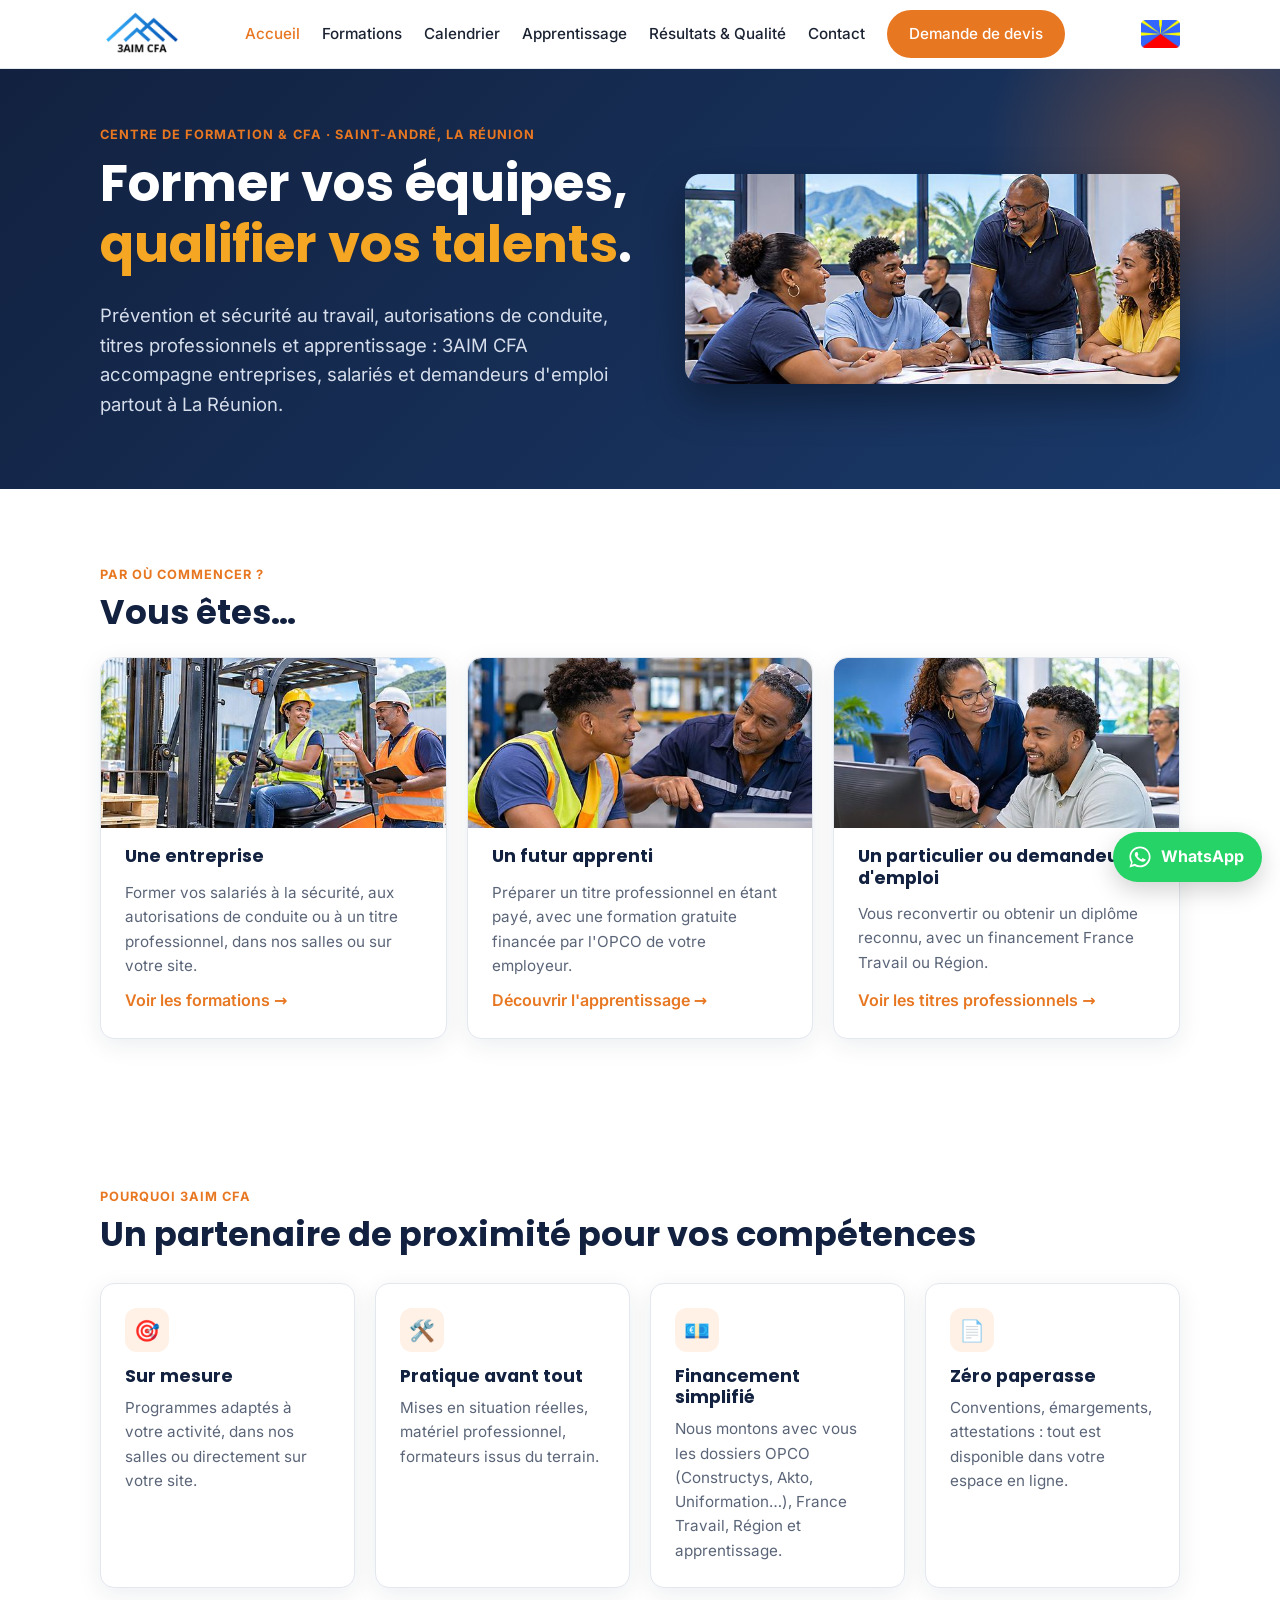
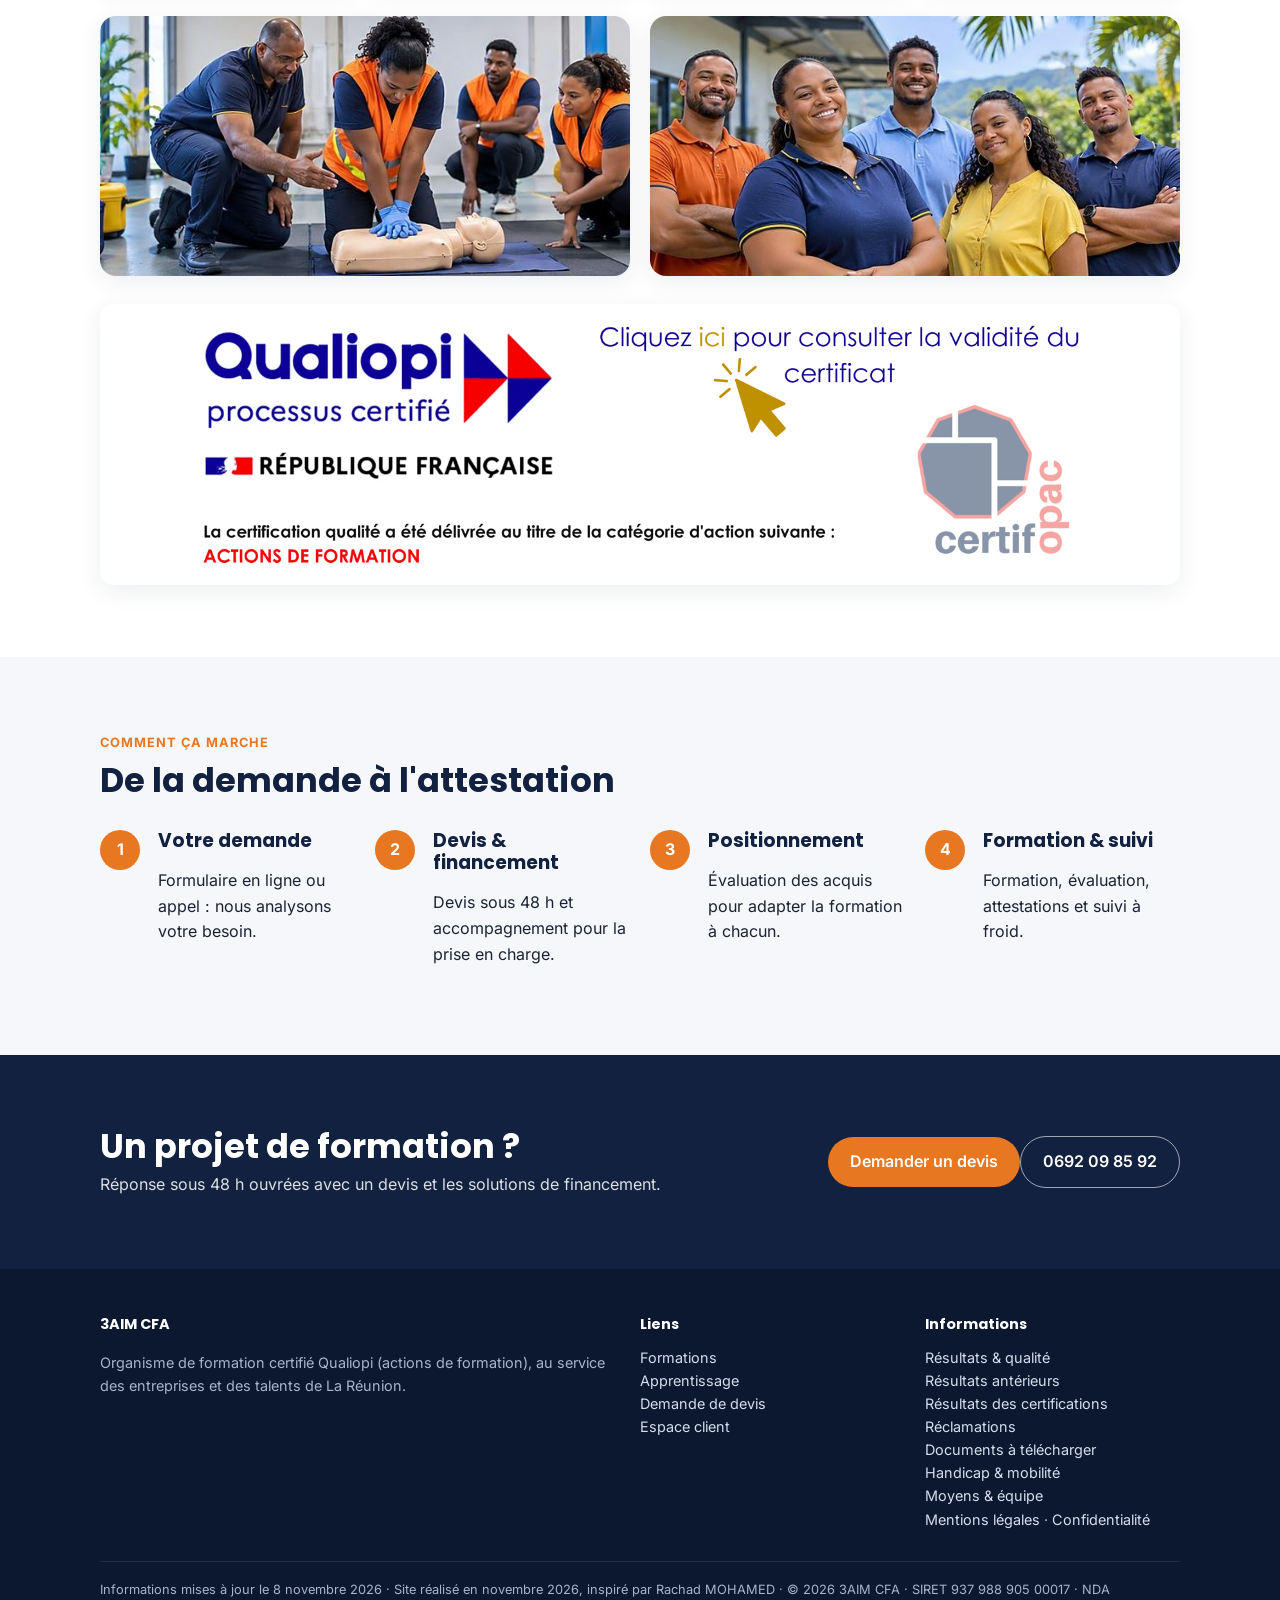
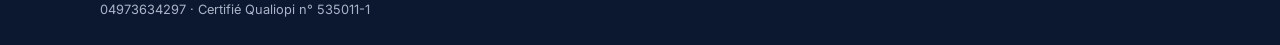
==== commit 12ce8e4b: "Add files via upload" ====
--- a/index.html
+++ b/index.html
@@ -9,8 +9,7 @@
 <meta property="og:description" content="Formations sécurité, autorisations de conduite, titres professionnels et apprentissage. Organisme certifié Qualiopi (actions de formation).">
 <link rel="icon" type="image/png" href="[data-uri]">
 <link rel="apple-touch-icon" href="[data-uri]">
-<link rel="preconnect" href="https://fonts.googleapis.com">
-<link href="https://fonts.googleapis.com/css2?family=Inter:wght@400;500;600;700&family=Poppins:wght@600;700;800&display=swap" rel="stylesheet">
+<link rel="stylesheet" href="fonts.css">
 <link rel="stylesheet" href="style.css">
 <style>
 section.pg{padding:0 0 72px;background:linear-gradient(180deg,#f3f6fb 0%,#e9eff8 100%)}
@@ -94,7 +93,7 @@
       <img src="[data-uri]" alt="Exercice de gestes de premiers secours sur mannequin" width="720" height="306" loading="lazy">
       <img src="[data-uri]" alt="Équipe de stagiaires et de formateurs" width="720" height="324" loading="lazy">
     </div>
-    <a class="qbanner" href="https://drive.google.com/file/d/1KRCLfm2cR58u3-cPsYJyE75qorBFBVvh/view" target="_blank" rel="noopener" title="Consulter le certificat Qualiopi de 3AIM CFA"><img src="images/qualiopi-certifopac.png" alt="Qualiopi, processus certifié – République française. La certification qualité a été délivrée au titre de la catégorie d'action suivante : actions de formation. Organisme certificateur : Certifopac. Cliquez pour consulter le certificat." loading="lazy"></a>
+    <a class="qbanner" href="#certificat" data-lkdl="1KRCLfm2cR58u3-cPsYJyE75qorBFBVvh" data-lkname="Certificat_Qualiopi_3AIM_CFA.pdf" data-lkform="none" data-lkview="1" title="Consulter le certificat Qualiopi de 3AIM CFA"><img src="images/qualiopi-certifopac.png" alt="Qualiopi, processus certifié – République française. La certification qualité a été délivrée au titre de la catégorie d'action suivante : actions de formation. Organisme certificateur : Certifopac. Cliquez pour consulter le certificat." loading="lazy"></a>
   </div>
 </section>
 
@@ -103,7 +102,7 @@
     <span class="eyebrow">Catalogue</span>
     <h2>Nos formations</h2>
     <p class="lead">Toutes nos formations sont réalisables en inter ou en intra-entreprise, partout à La Réunion.</p>
-    <p style="margin:14px 0 4px"><a class="btn" href="documents/Catalogue_formations_3AIM_CFA.pdf" target="_blank" rel="noopener" download>⬇ Télécharger le catalogue complet (PDF)</a></p>
+    <p style="margin:14px 0 4px"><a class="btn" href="#catalogue" data-lkdl="catalogue" data-lkname="Catalogue_formations_3AIM_CFA.pdf" data-lkform="opt" data-lkdoc="Catalogue complet">⬇ Télécharger le catalogue complet (PDF, toutes les fiches programme)</a></p>
   </div></div>
   <div class="wrap">
     <p class="lead" style="max-width:none;margin-bottom:22px">La durée, les objectifs, les prérequis, les méthodes et les modalités d'évaluation figurent dans le programme de chaque formation, téléchargeable ci-dessous ou envoyé sur simple demande. Les dates sont dans le <a href="#calendrier">calendrier</a> . Le tarif par participant est indiqué sur chaque formation ; un devis précis est établi selon le nombre de participants et le lieu. Tous nos tarifs sont indiqués hors taxe : 3AIM CFA est exonéré de TVA au titre de la formation professionnelle continue (article 261-4-4° a du CGI), aucune TVA ne s'y ajoute.</p>
@@ -167,7 +166,7 @@
 @media (max-width:900px){.hero-grid{grid-template-columns:minmax(0,1fr)}.photo-duo{grid-template-columns:minmax(0,1fr)}.photo-duo img{height:220px}}
 .formation{overflow:hidden}.f-img{display:block;width:calc(100% + 40px);max-width:none;height:auto;margin:-18px -20px 12px}
 .logo-img{display:block;height:52px;width:auto}.flag{display:block;height:28px;width:auto;margin-left:16px;flex-shrink:0}@media (max-width:900px){.logo-img{height:44px}.flag{height:24px;margin-left:10px}.burger{margin-left:auto}}
-.cert td{vertical-align:top;font-size:.9em}.cert ol.ccp{margin:0;padding-left:1.1em}.cert tr.hl td{background:rgba(232,119,34,.08)}.tp-note{border-left:4px solid #E87722;padding:10px 16px;margin:16px 0;background:rgba(232,119,34,.06);border-radius:6px}.tp-note p{margin:6px 0}.hint-s{font-size:.85em;opacity:.75;margin-top:10px}</style>
+.cert td{vertical-align:top;font-size:.9em}.cert ol.ccp{margin:0;padding-left:1.1em}.cert tr.hl td{background:rgba(232,119,34,.08)}.tp-note{border-left:4px solid #E87722;padding:10px 16px;margin:16px 0;background:rgba(232,119,34,.06);border-radius:6px}.tp-note p{margin:6px 0}.hint-s{font-size:.85em;opacity:.75;margin-top:10px}.lk-l{font-size:.9rem;color:var(--ink);margin:6px 0 0;line-height:1.4}.lk-d{margin:10px 0}.lk-b{border-left:3px solid var(--orange);padding:4px 0 4px 12px;margin:10px 0}.lk-b h4{margin:0 0 6px;font-size:.98rem}.lk-b p{margin:4px 0}.lk-b ul{margin:4px 0 6px;padding-left:1.2em}.lk-maj{font-size:.8rem;color:var(--muted);margin:10px 0 0}</style>
 <script>
 (function(){
   var API="https://script.google.com/macros/s/AKfycbzvDHiH-K_2A-6OOURXzBS1TFoKk2f2l53gyByWcNJ9qgaxssqEnTOeM1M7Ijnqo9ct/exec?api=calendrier";
@@ -195,7 +194,7 @@
   F.addEventListener("click",function(e){var b=e.target.closest("button");if(b){OFF=b.getAttribute("data-c");render()}});
   L.addEventListener("click",function(e){var a=e.target.closest("[data-i]");if(!a)return;e.preventDefault();inscrire(ALL[+a.getAttribute("data-i")],a.getAttribute("data-t"))});
   fetch(API,{credentials:"omit",redirect:"follow"}).then(function(r){return r.json()}).then(function(d){
-    if(!d||d.ok===false)throw new Error("indispo");window.RES_DATA=(d.sessions||[]).filter(function(x){return x&&x._res})[0]||null;if(window.resUpdated)window.resUpdated();d.sessions=(d.sessions||[]).filter(function(x){return x&&!x._res});
+    if(!d||d.ok===false)throw new Error("indispo");window.RES_DATA=(d.sessions||[]).filter(function(x){return x&&x._res})[0]||null;if(window.resUpdated)window.resUpdated();window.CAT_DATA=(d.sessions||[]).filter(function(x){return x&&x._cat})[0]||null;d.sessions=(d.sessions||[]).filter(function(x){return x&&!x._res&&!x._cat});
     var t=today();ALL=(d.sessions||[]).filter(function(s){return P(s.e||s.d)>=t}).sort(function(a,b){return a.d.localeCompare(b.d)});window.CAL_SESS=ALL;if(window.calUpdated)window.calUpdated();
     if(d.maj)M.textContent="Mis à jour le "+new Date(d.maj).toLocaleDateString("fr-FR",{day:"numeric",month:"long",year:"numeric"});render()
   }).catch(function(){window.RES_FAIL=true;if(window.resUpdated)window.resUpdated();L.innerHTML='<p class="cal-msg">Le calendrier est momentanément indisponible. Appelez-nous au 0692 09 85 92 ou <a href="#demande">faites une demande</a>.</p>'});
@@ -308,14 +307,14 @@
       <a class="card doc" href="#moyens"><div class="icon">🏫</div><h3>Moyens & équipe</h3><p>Locaux, matériel, formateurs</p></a>
     </div>
 
-    <a class="qbanner" href="https://drive.google.com/file/d/1KRCLfm2cR58u3-cPsYJyE75qorBFBVvh/view" target="_blank" rel="noopener" title="Consulter le certificat Qualiopi de 3AIM CFA"><img src="images/qualiopi-certifopac.png" alt="Qualiopi, processus certifié – République française. La certification qualité a été délivrée au titre de la catégorie d'action suivante : actions de formation. Organisme certificateur : Certifopac. Cliquez pour consulter le certificat." loading="lazy"></a>
+    <a class="qbanner" href="#certificat" data-lkdl="1KRCLfm2cR58u3-cPsYJyE75qorBFBVvh" data-lkname="Certificat_Qualiopi_3AIM_CFA.pdf" data-lkform="none" data-lkview="1" title="Consulter le certificat Qualiopi de 3AIM CFA"><img src="images/qualiopi-certifopac.png" alt="Qualiopi, processus certifié – République française. La certification qualité a été délivrée au titre de la catégorie d'action suivante : actions de formation. Organisme certificateur : Certifopac. Cliquez pour consulter le certificat." loading="lazy"></a>
     <div class="cert">
       <div>
         <b style="font-size:1.05rem;color:var(--navy)">3AIM CFA est certifié Qualiopi</b> – certificat n° 535011-1 (Certifopac), valable jusqu'au 10/02/2028.<br>
         La certification qualité a été délivrée au titre de la catégorie d'actions suivante : <b>actions de formation</b>.<br>
         <span style="color:var(--muted);font-size:.88rem">Déclaration d'activité n° 04973634297 (cet enregistrement ne vaut pas agrément de l'État).</span>
       </div>
-      <a class="btn" href="https://drive.google.com/uc?export=download&id=1KRCLfm2cR58u3-cPsYJyE75qorBFBVvh" target="_blank" rel="noopener">Télécharger le certificat (PDF)</a>
+      <a class="btn" href="#certificat" data-lkdl="1KRCLfm2cR58u3-cPsYJyE75qorBFBVvh" data-lkname="Certificat_Qualiopi_3AIM_CFA.pdf" data-lkform="none">Télécharger le certificat (PDF)</a>
     </div>
   </div>
 </section>
@@ -375,9 +374,9 @@
       <a class="card doc" href="documents/Livret_accueil_3AIM_CFA.pdf" target="_blank" rel="noopener"><div class="icon">📘</div><h3>Livret d'accueil</h3><p>Apprentis et stagiaires : le centre, l'équipe, le déroulement de la formation, le suivi, la certification, la santé et la sécurité.</p><span class="go">Télécharger (PDF)</span></a>
       <a class="card doc" href="documents/Reglement_interieur_3AIM_CFA.pdf" target="_blank" rel="noopener"><div class="icon">📜</div><h3>Règlement intérieur</h3><p>Règles d'hygiène et de sécurité, discipline, droits et représentation des stagiaires (art. L6352-3 du Code du travail).</p><span class="go">Télécharger (PDF)</span></a>
       <a class="card doc" href="documents/Handicap_accessibilite_3AIM_CFA.pdf" target="_blank" rel="noopener"><div class="icon">♿</div><h3>Handicap & accessibilité</h3><p>Nos engagements, les adaptations possibles, la démarche et le contact du référent handicap.</p><span class="go">Télécharger (PDF)</span></a>
-      <a class="card doc" href="documents/Catalogue_formations_3AIM_CFA.pdf" target="_blank" rel="noopener"><div class="icon">📚</div><h3>Catalogue des formations</h3><p>Toutes nos formations, tarifs, modalités d'accès, titres professionnels (RNCP) et liens vers chaque programme détaillé.</p><span class="go">Télécharger (PDF)</span></a>
+      <a class="card doc" href="#catalogue" data-lkdl="catalogue" data-lkname="Catalogue_formations_3AIM_CFA.pdf" data-lkform="opt" data-lkdoc="Catalogue complet"><div class="icon">📚</div><h3>Catalogue des formations</h3><p>Toutes nos formations et leur programme détaillé complet en un seul PDF : objectifs, durée, prérequis, contenu, méthodes, évaluation et tarif.</p><span class="go">Télécharger (PDF)</span></a>
       <a class="card doc" href="#formations"><div class="icon">📄</div><h3>Programmes de formation</h3><p>Le programme détaillé de chaque formation : objectifs, durée, prérequis, méthodes, évaluation, tarif.</p><span class="go">Voir le catalogue</span></a>
-      <a class="card doc" href="https://drive.google.com/uc?export=download&id=1KRCLfm2cR58u3-cPsYJyE75qorBFBVvh" target="_blank" rel="noopener"><div class="icon">🏅</div><h3>Certificat Qualiopi</h3><p>Certificat n° 535011-1 délivré par Certifopac, valable jusqu'au 10/02/2028, catégorie actions de formation.</p><span class="go">Télécharger (PDF)</span></a>
+      <a class="card doc" href="#certificat" data-lkdl="1KRCLfm2cR58u3-cPsYJyE75qorBFBVvh" data-lkname="Certificat_Qualiopi_3AIM_CFA.pdf" data-lkform="none"><div class="icon">🏅</div><h3>Certificat Qualiopi</h3><p>Certificat n° 535011-1 délivré par Certifopac, valable jusqu'au 10/02/2028, catégorie actions de formation.</p><span class="go">Télécharger (PDF)</span></a>
       <a class="card doc" href="#reclamations"><div class="icon">💬</div><h3>Réclamations</h3><p>Notre procédure et le formulaire pour nous adresser une réclamation.</p><span class="go">Faire une réclamation</span></a>
     </div>
   </div>
@@ -611,7 +610,7 @@
     </div>
     <div>
       <img class="centre-photo" src="[data-uri]